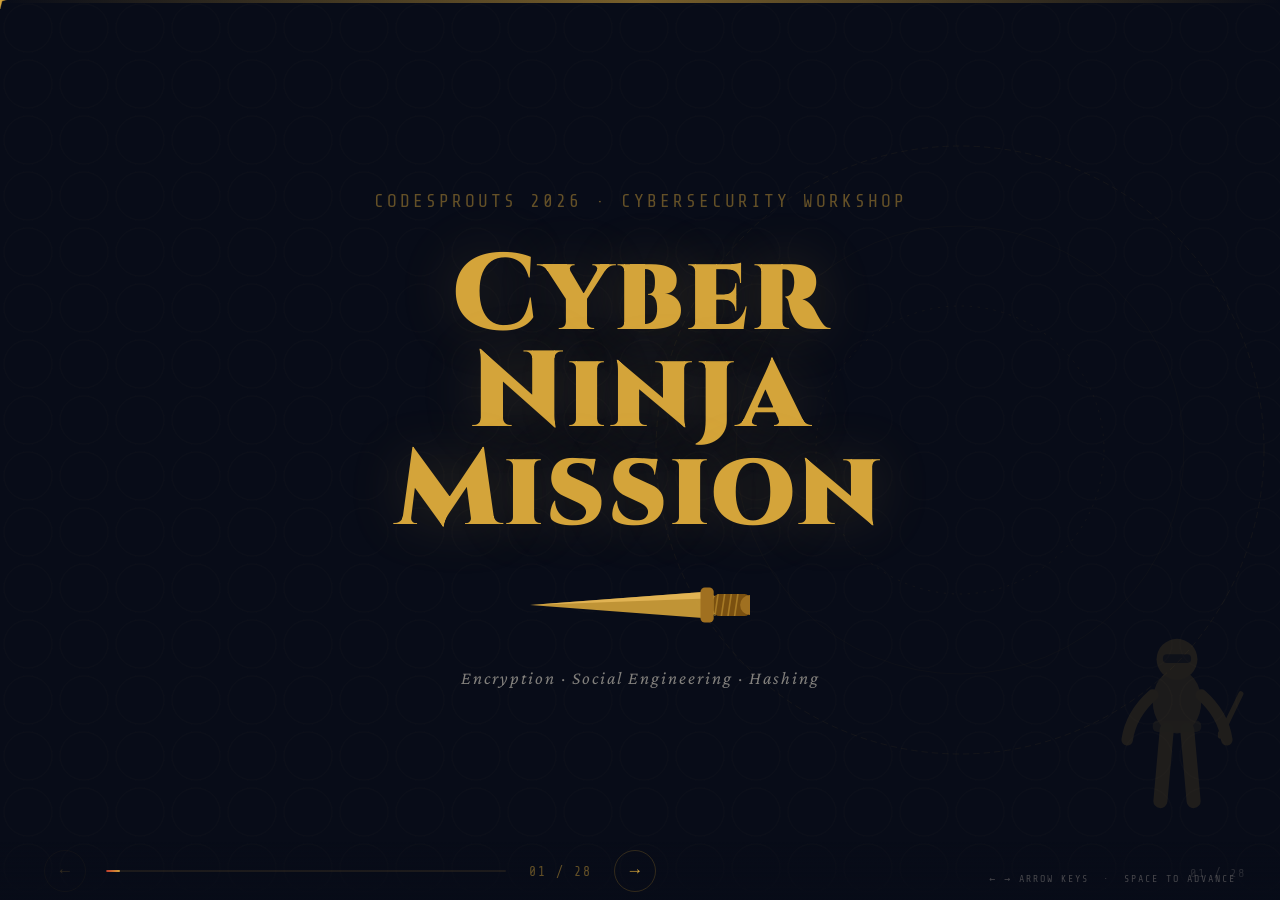
==== cyber_ninja_mission.html @ 3560a3ff "Added presentation. TODO: minor format fixes" ====
<!DOCTYPE html>
<html lang="en">
<head>
<meta charset="UTF-8">
<meta name="viewport" content="width=device-width, initial-scale=1.0">
<title>Cyber Ninja Mission — CodeSprouts 2026</title>
<link href="https://fonts.googleapis.com/css2?family=Cinzel:wght@400;700;900&family=Crimson+Pro:ital,wght@0,300;0,400;0,600;1,300;1,400&family=Share+Tech+Mono&display=swap" rel="stylesheet">
<style>
*,*::before,*::after{box-sizing:border-box;margin:0;padding:0}
:root{
  --bg:#080c18;--bg2:#0a0f1e;--bg3:#0f1830;--mission-bg:#0a1020;
  --border:rgba(200,150,42,.22);--gold:#d4a43a;--gold-lt:#f0c060;
  --gold-dim:rgba(212,164,58,.45);--red:#c0392b;--red-lt:#e05548;
  --red-dim:rgba(192,57,43,.35);--text:#e8e0d0;
  --text-dim:rgba(232,224,208,.55);--text-faint:rgba(232,224,208,.28);
  --mono:'Share Tech Mono',monospace;--serif:'Crimson Pro',Georgia,serif;
  --display:'Cinzel',serif;
}
html,body{width:100%;height:100%;overflow:hidden;background:var(--bg);font-family:var(--serif);color:var(--text);cursor:none}
#cursor{position:fixed;pointer-events:none;z-index:9999;width:22px;height:22px;top:0;left:0;transform:translate(-50%,-50%)}
#deck{position:fixed;inset:0}
.slide{position:absolute;inset:0;width:100%;height:100%;display:flex;flex-direction:column;padding:50px 80px 70px;opacity:0;pointer-events:none;transition:opacity .55s ease,transform .55s ease;transform:translateX(50px);overflow:hidden;background:var(--bg)}
.slide::before{content:'';position:absolute;inset:0;z-index:0;background-image:url("data:image/svg+xml,%3Csvg width='56' height='56' viewBox='0 0 56 56' xmlns='http://www.w3.org/2000/svg'%3E%3Cellipse cx='28' cy='28' rx='24' ry='24' fill='none' stroke='%23d4a43a' stroke-width='0.4' stroke-opacity='0.06'/%3E%3C/svg%3E");pointer-events:none}
.slide::after{content:'';position:absolute;top:0;left:0;right:0;height:3px;background:linear-gradient(90deg,transparent,var(--gold),transparent);opacity:.55;z-index:2}
.slide.active{opacity:1;pointer-events:all;transform:translateX(0)}
.slide.exit{opacity:0;transform:translateX(-50px)}
.slide>*{position:relative;z-index:1}
.ninja-wm{position:absolute;right:28px;bottom:58px;z-index:0;pointer-events:none;opacity:.11}
.sn{position:absolute;bottom:20px;right:34px;font-family:var(--mono);font-size:12px;color:var(--text-faint);letter-spacing:2px;z-index:3}
.eyebrow{font-family:var(--mono);font-size:13px;letter-spacing:4px;text-transform:uppercase;color:var(--gold-dim);margin-bottom:16px}
.t-display{font-family:var(--display);font-weight:900;color:var(--gold);line-height:1.0;letter-spacing:.03em;text-shadow:0 0 60px rgba(212,164,58,.2)}
.t-section{font-family:var(--display);font-weight:700;font-size:62px;color:var(--gold);line-height:1.1;letter-spacing:.025em}
.t-slide{font-family:var(--display);font-weight:700;font-size:48px;color:var(--gold-lt);line-height:1.2;margin-bottom:26px;letter-spacing:.02em}
.t-number{font-family:var(--display);font-weight:900;font-size:160px;color:transparent;-webkit-text-stroke:1px var(--gold-dim);line-height:1;user-select:none;position:absolute;right:60px;top:30px;pointer-events:none;z-index:0}
p,li{font-size:22px;line-height:1.65;color:var(--text)}
.lead{font-size:26px;font-style:italic;line-height:1.6}
.dim{color:var(--text-dim)}.sm{font-size:18px}
.hl{color:var(--gold-lt);font-weight:600}.hlr{color:var(--red-lt);font-weight:600}
.mono-tag{font-family:var(--mono);font-size:.85em;background:rgba(212,164,58,.12);border:1px solid var(--border);padding:2px 8px;border-radius:4px;color:var(--gold-lt)}
.rule{height:1px;border:none;background:linear-gradient(90deg,transparent,var(--gold-dim),transparent);margin:20px 0}
.blist{list-style:none;display:flex;flex-direction:column;gap:14px}
.blist li{padding-left:30px;position:relative}
.blist li::before{content:'—';position:absolute;left:0;color:var(--gold);font-weight:700}
.blist li.sub{font-size:20px;color:var(--text-dim);padding-left:52px}
.blist li.sub::before{content:'·';left:30px;color:var(--gold-dim)}
.card{background:var(--bg3);border:1px solid var(--border);border-radius:10px;padding:28px 30px;transition:border-color .2s,background .2s}
.card:hover{border-color:var(--gold-dim);background:rgba(212,164,58,.04)}
.card h3{font-family:var(--display);font-size:19px;color:var(--gold);text-transform:uppercase;letter-spacing:.08em;margin-bottom:10px}
.card p{font-size:21px;color:var(--text-dim);line-height:1.6}
.cols2{display:grid;grid-template-columns:1fr 1fr;gap:22px;flex:1;align-items:start}
.cols3{display:grid;grid-template-columns:1fr 1fr 1fr;gap:18px;flex:1;align-items:start}
.duty-col{display:flex;flex-direction:column;align-items:center;text-align:center;gap:14px;padding:10px 0}
.duty-col .icon{font-size:56px;display:block}
.duty-col h3{font-family:var(--display);font-size:22px;color:var(--gold);text-transform:uppercase;letter-spacing:.07em;line-height:1.3}
.duty-col p{font-size:19px;color:var(--text-dim);max-width:280px}
.mission{background:var(--mission-bg);border:1px solid var(--border);border-top:2px solid var(--gold);border-radius:10px;padding:32px 36px;flex:1;display:flex;flex-direction:column;gap:18px}
.mission-step{display:flex;gap:18px;align-items:flex-start}
.mission-step .num{font-family:var(--mono);font-size:14px;color:var(--gold);letter-spacing:1px;min-width:30px;padding-top:4px}
.mission-step span{font-size:23px;line-height:1.55}
.good-luck{font-family:var(--display);font-size:28px;color:var(--gold);text-align:center;letter-spacing:.1em;margin-top:4px}
.term{background:#040908;border:1px solid rgba(212,164,58,.2);border-radius:8px;padding:22px 26px;font-family:var(--mono);font-size:15px;line-height:1.75;color:#a8c890;overflow:auto;flex:1;position:relative}
.term::before{content:'● TRANSMISSION  ✓ DECODED';display:block;color:rgba(212,164,58,.4);font-size:10px;letter-spacing:3px;margin-bottom:14px;padding-bottom:12px;border-bottom:1px solid rgba(212,164,58,.1)}
.term .tg{color:var(--gold-lt)}.term .tr{color:var(--red-lt)}
.scanline{position:absolute;top:0;left:0;right:0;height:2px;background:rgba(168,200,144,.1);animation:scan 5s linear infinite;pointer-events:none}
@keyframes scan{from{transform:translateY(0)}to{transform:translateY(100vh)}}
.cipher-wrap{display:flex;flex-direction:column;gap:5px}
.cipher-row{display:flex;gap:3px}
.c-cell{width:37px;height:37px;display:flex;align-items:center;justify-content:center;font-family:var(--mono);font-size:12px;font-weight:700;border-radius:5px;transition:all .2s}
.c-plain{background:rgba(212,164,58,.12);color:var(--gold-lt);border:1px solid rgba(212,164,58,.25)}
.c-encoded{background:rgba(192,57,43,.18);color:#f0a090;border:1px solid rgba(192,57,43,.3)}
.c-kw{background:rgba(46,160,80,.2);color:#80d890;border:1px solid rgba(46,160,80,.35)}
.c-cell.lit{transform:scale(1.18);z-index:2;background:var(--gold)!important;color:var(--bg)!important;border-color:var(--gold)!important;box-shadow:0 0 14px rgba(212,164,58,.5)}
.irow{display:flex;gap:10px;align-items:center;margin:12px 0}
.iinput{background:var(--bg3);border:1px solid var(--border);border-radius:6px;padding:11px 16px;color:var(--gold-lt);font-family:var(--mono);font-size:19px;letter-spacing:2px;text-transform:uppercase;outline:none;width:250px;transition:border-color .2s}
.iinput:focus{border-color:var(--gold)}
.ibtn{background:rgba(212,164,58,.14);border:1px solid var(--border);border-radius:6px;padding:11px 22px;color:var(--gold);font-family:var(--mono);font-size:14px;letter-spacing:2px;cursor:none;transition:all .2s;white-space:nowrap}
.ibtn:hover{background:rgba(212,164,58,.28);border-color:var(--gold)}
.iresult{font-family:var(--mono);font-size:22px;font-weight:700;color:#80d890;letter-spacing:3px;min-height:30px}
.hrow{display:flex;gap:12px;flex-wrap:wrap;margin-top:10px}
.hbox{background:var(--bg3);border:1px solid var(--border);border-radius:7px;padding:12px 20px;font-family:var(--mono);font-size:17px}
.hbox label{color:var(--gold-dim);font-size:11px;display:block;letter-spacing:1px;margin-bottom:3px}
.hbox span{color:#80d890}
.hflow{display:flex;align-items:center;gap:14px;margin:12px 0;flex-wrap:wrap}
.hf-box{background:var(--bg3);border:1px solid var(--border);border-radius:7px;padding:14px 22px;font-family:var(--mono);font-size:18px;color:var(--gold-lt);text-align:center}
.hf-fn{border-color:rgba(100,120,200,.3);color:var(--text-dim);cursor:none;transition:all .25s}
.hf-fn:hover{background:rgba(100,120,200,.15);border-color:rgba(100,120,200,.6);color:var(--text)}
.hf-out{border-color:var(--red-dim);transition:opacity .5s}
.hf-out span{color:var(--red-lt)}
.hf-arrow{color:var(--gold-dim);font-size:26px}
.phish-grid{display:grid;grid-template-columns:1fr 1fr;gap:14px;flex:1}
.phish-item{display:flex;gap:16px;align-items:center;background:var(--bg3);border:1px solid var(--border);border-radius:10px;padding:20px 24px;min-height:100px;transition:border-color .2s}
.phish-item:hover{border-color:var(--gold-dim)}
.phish-n{font-family:var(--display);font-size:30px;font-weight:700;color:var(--gold);min-width:38px;line-height:1}
.phish-lbl{font-family:var(--display);font-size:15px;text-transform:uppercase;letter-spacing:.08em;color:var(--gold-lt);margin-bottom:5px}
.phish-desc{font-size:18px;color:var(--text-dim);line-height:1.5}
.qopts{display:flex;flex-direction:column;gap:9px;margin-top:12px}
.qopt{background:var(--bg3);border:1px solid var(--border);border-radius:8px;padding:14px 24px;font-size:21px;color:var(--text);cursor:none;transition:all .2s;text-align:left;width:100%;font-family:var(--serif)}
.qopt:hover{border-color:var(--gold-dim);background:rgba(212,164,58,.07)}
.qopt:disabled{cursor:none}
.qopt.correct{border-color:#56d364;background:rgba(46,160,67,.15);color:#56d364}
.qopt.wrong{border-color:var(--red-lt);background:rgba(192,57,43,.12);color:var(--red-lt)}
.qfb{font-family:var(--mono);font-size:15px;margin-top:9px;min-height:22px;letter-spacing:1px}
.bg-kanji{position:absolute;pointer-events:none;user-select:none;font-family:serif;font-size:320px;line-height:1;color:var(--gold);opacity:.03;right:-20px;bottom:-50px;z-index:0}
.end-glow{position:absolute;border-radius:50%;background:radial-gradient(circle,rgba(212,164,58,.12) 0%,transparent 70%);pointer-events:none;z-index:0;animation:gpulse 3.5s ease-in-out infinite}
@keyframes gpulse{0%,100%{opacity:.5}50%{opacity:1}}
@keyframes fade-up{from{opacity:0;transform:translateY(18px)}to{opacity:1;transform:translateY(0)}}
.slide.active .ani{animation:fade-up .45s ease both}
.slide.active .ani:nth-child(1){animation-delay:.04s}
.slide.active .ani:nth-child(2){animation-delay:.12s}
.slide.active .ani:nth-child(3){animation-delay:.20s}
.slide.active .ani:nth-child(4){animation-delay:.28s}
.slide.active .ani:nth-child(5){animation-delay:.36s}
.slide.active .ani:nth-child(6){animation-delay:.44s}
.slide.active .ani:nth-child(7){animation-delay:.52s}
.fc-box{background:var(--bg3);border:2px solid var(--border);border-radius:10px;padding:18px 24px;font-family:var(--mono);font-size:17px;color:var(--gold-lt);text-align:center;cursor:none;transition:all .25s;min-width:190px;line-height:1.4}
.fc-box:hover{border-color:var(--gold);background:rgba(212,164,58,.1);transform:translateY(-3px);box-shadow:0 6px 20px rgba(212,164,58,.2)}
.fc-box.active-step{border-color:var(--gold-lt);background:rgba(212,164,58,.18);box-shadow:0 0 20px rgba(212,164,58,.35)}
.fc-box.done-step{border-color:#56d364;background:rgba(46,160,67,.12);color:#80d890}
.fc-arrow{font-size:28px;color:var(--gold-dim);padding:0 4px;flex-shrink:0}
.fc-num{display:block;font-size:11px;color:var(--gold-dim);letter-spacing:2px;margin-bottom:6px}
.fc-detail{display:none;font-size:14px;color:var(--text-dim);margin-top:8px;line-height:1.5;border-top:1px solid var(--border);padding-top:8px}
.fc-box.active-step .fc-detail{display:block}
#nav{position:fixed;bottom:0;left:0;right:0;height:58px;z-index:100;display:flex;align-items:center;padding:0 44px;gap:20px;background:linear-gradient(transparent,rgba(8,12,24,.96))}
.nbtn{width:42px;height:42px;border-radius:50%;background:transparent;border:1px solid var(--border);color:var(--gold);font-size:17px;cursor:none;display:flex;align-items:center;justify-content:center;transition:all .2s;outline:none}
.nbtn:hover{background:rgba(212,164,58,.12);border-color:var(--gold)}
.nbtn:disabled{opacity:.2;pointer-events:none}
#pbar{flex:1;height:2px;background:rgba(212,164,58,.1);border-radius:2px;overflow:hidden;max-width:400px}
#pfill{height:100%;background:linear-gradient(90deg,var(--red),var(--gold));border-radius:2px;transition:width .4s ease}
#counter{font-family:var(--mono);font-size:13px;color:var(--gold-dim);letter-spacing:2px;min-width:68px;text-align:center}
#hint{position:fixed;bottom:16px;right:44px;font-family:var(--mono);font-size:10px;color:var(--text-faint);letter-spacing:2px;pointer-events:none;z-index:101}
</style>
</head>
<body>
<div id="cursor"><svg viewBox="0 0 22 22" fill="none"><path d="M4 2 L11 20 L13 12 L20 10 Z" fill="#d4a43a" stroke="#d4a43a" stroke-width=".4"/></svg></div>

<svg width="0" height="0" style="position:absolute">
<defs>
<symbol id="nw" viewBox="0 0 100 180">
  <ellipse cx="50" cy="70" rx="19" ry="25" fill="currentColor" opacity=".9"/>
  <circle cx="50" cy="37" r="16" fill="currentColor"/>
  <rect x="39" y="33" width="22" height="7" rx="3" fill="#080c18" opacity=".7"/>
  <path d="M31 65 Q14 80 11 100" stroke="currentColor" stroke-width="9" stroke-linecap="round" fill="none"/>
  <path d="M69 65 Q86 80 89 100" stroke="currentColor" stroke-width="9" stroke-linecap="round" fill="none"/>
  <line x1="85" y1="95" x2="100" y2="64" stroke="currentColor" stroke-width="4" stroke-linecap="round"/>
  <rect x="82" y="93" width="9" height="6" rx="2" fill="currentColor"/>
  <path d="M42 92 L37 148" stroke="currentColor" stroke-width="11" stroke-linecap="round" fill="none"/>
  <path d="M58 92 L63 148" stroke="currentColor" stroke-width="11" stroke-linecap="round" fill="none"/>
  <rect x="31" y="85" width="38" height="9" rx="4" fill="currentColor" opacity=".6"/>
</symbol>
<symbol id="blade" viewBox="0 0 200 60">
  <polygon points="0,30 160,18 185,30 160,42" fill="#d4a43a" opacity=".9"/>
  <polygon points="0,30 160,18 160,24" fill="#f0c060" opacity=".7"/>
  <rect x="155" y="14" width="12" height="32" rx="4" fill="#a07020"/>
  <rect x="167" y="20" width="33" height="20" rx="5" fill="#7a5010"/>
  <line x1="171" y1="20" x2="168" y2="40" stroke="#d4a43a" stroke-width="1.5" opacity=".5"/>
  <line x1="177" y1="20" x2="174" y2="40" stroke="#d4a43a" stroke-width="1.5" opacity=".5"/>
  <line x1="183" y1="20" x2="180" y2="40" stroke="#d4a43a" stroke-width="1.5" opacity=".5"/>
  <line x1="189" y1="20" x2="186" y2="40" stroke="#d4a43a" stroke-width="1.5" opacity=".5"/>
  <circle cx="200" cy="30" r="9" fill="#a07020"/>
</symbol>
</defs>
</svg>

<div id="deck">

<!-- P01 TITLE -->
<div class="slide active" data-i="0">
  <svg style="position:absolute;inset:0;width:100%;height:100%;opacity:.07;pointer-events:none;z-index:0" viewBox="0 0 1600 900">
    <circle cx="1200" cy="450" r="380" fill="none" stroke="#d4a43a" stroke-width="1" stroke-dasharray="8 5"/>
    <circle cx="1200" cy="450" r="280" fill="none" stroke="#d4a43a" stroke-width=".5"/>
    <circle cx="1200" cy="450" r="180" fill="none" stroke="#d4a43a" stroke-width="1" stroke-dasharray="3 7"/>
  </svg>
  <svg class="ninja-wm" width="150" height="230"><use href="#nw" width="150" height="230" color="#d4a43a"/></svg>
  <div style="display:flex;flex-direction:column;justify-content:center;align-items:center;height:100%;gap:16px;text-align:center">
    <p class="eyebrow ani" style="font-size:18px;letter-spacing:3px">CodeSprouts 2026 · Cybersecurity Workshop</p>
    <h1 class="t-display ani" style="font-size:108px;line-height:.9">Cyber<br>Ninja<br>Mission</h1>
    <div class="ani" style="margin:16px 0 10px;display:flex;justify-content:center">
      <svg width="220" height="66" viewBox="0 0 200 60"><use href="#blade" width="200" height="60"/></svg>
    </div>
    <p class="ani dim sm" style="font-style:italic;letter-spacing:2px">Encryption · Social Engineering · Hashing</p>
  </div>
  <div class="sn">01 / 28</div>
</div>

<!-- P02 SOMETHING IS AMISS -->
<div class="slide" data-i="1">
  <div class="t-number" style="opacity:.07">白</div>
  <div class="end-glow" style="width:550px;height:550px;top:50%;left:45%;transform:translate(-50%,-50%)"></div>
  <svg class="ninja-wm" width="150" height="230"><use href="#nw" width="150" height="230" color="#d4a43a"/></svg>
  <div style="display:flex;flex-direction:column;justify-content:center;height:100%;gap:20px">
    <h2 class="t-section ani" style="font-size:68px">Something is Amiss<br>in White Lotus Village</h2>
    <p class="lead ani dim" style="font-size:31px">The mission begins…</p>
  </div>
  <div class="sn">02 / 28</div>
</div>

<!-- P03 BACKSTORY -->
<div class="slide" data-i="2">
  <div class="bg-kanji">龍</div>
  <svg class="ninja-wm" width="140" height="215"><use href="#nw" width="140" height="215" color="#d4a43a"/></svg>
  <h2 class="t-slide ani">There is tension in the air…</h2>
  <div style="display:flex;flex-direction:column;gap:22px;flex:1;justify-content:center">
    <p class="ani">The <span class="hl">White Lotus clan</span>, the ninja group of justice, has just received some concerning intel:</p>
    <p class="ani">The evil <span class="hlr">Shadow Claw clan</span> is scheming to steal <span class="hl">The Dragon Scroll</span> from one of the White Lotus vaults.</p>
    <p class="ani dim" style="font-size:20px">The Dragon Scroll contains directions to the <em>Fountain of Eternal Youth</em> — entrusted to White Lotus because anyone else would misuse it.</p>
    <p class="ani">To foil these evil schemes, White Lotus has a ninja working undercover in Shadow Claw: <span class="hl">Ghost Needle</span>.</p>
  </div>
  <div class="sn">03 / 28</div>
</div>

<!-- P04 YOU ARE GHOST NEEDLE -->
<div class="slide" data-i="3">
  <div class="end-glow" style="width:650px;height:650px;top:50%;left:50%;transform:translate(-50%,-50%)"></div>
  <svg class="ninja-wm" width="155" height="235" style="opacity:.13"><use href="#nw" width="155" height="235" color="#d4a43a"/></svg>
  <div style="display:flex;flex-direction:column;align-items:center;justify-content:center;height:100%;gap:20px;text-align:center">
    <h2 class="t-section ani" style="font-size:72px">You are<br><span style="color:var(--gold-lt)">Ghost Needle.</span></h2>
    <hr class="rule ani" style="width:240px">
    <p class="lead ani dim" style="font-size:33px">The safety of the Dragon Scroll<br>is in your hands.</p>
  </div>
  <div class="sn">04 / 28</div>
</div>

<!-- P05 DUTIES x3 — icons + text, no boxes, centered -->
<div class="slide" data-i="4">
  <svg class="ninja-wm" width="140" height="215"><use href="#nw" width="140" height="215" color="#d4a43a"/></svg>
  <h2 class="t-slide ani">Your Duties</h2>
  <div class="cols3" style="flex:1;align-items:center">
    <div class="duty-col ani">
      <div style="width:90px;height:90px;border-radius:50%;background:rgba(192,57,43,.25);border:2px solid rgba(192,57,43,.5);display:flex;align-items:center;justify-content:center;font-size:44px;margin-bottom:6px">📡</div>
      <h3>Watch for White Lotus</h3>
      <p>Stay alert for encrypted messages from headquarters</p>
    </div>
    <div class="duty-col ani">
      <div style="width:90px;height:90px;border-radius:50%;background:rgba(192,57,43,.25);border:2px solid rgba(192,57,43,.5);display:flex;align-items:center;justify-content:center;font-size:44px;margin-bottom:6px">🏯</div>
      <h3>Protect the Dragon Scroll</h3>
      <p>Keep Yang Vault location secret at all costs</p>
    </div>
    <div class="duty-col ani">
      <div style="width:90px;height:90px;border-radius:50%;background:rgba(192,57,43,.25);border:2px solid rgba(192,57,43,.5);display:flex;align-items:center;justify-content:center;font-size:44px;margin-bottom:6px">📜</div>
      <h3>Give Shadow Claw a Fake Scroll</h3>
      <p>Plant a forgery and lead them astray</p>
    </div>
  </div>
  <div class="sn">05 / 28</div>
</div>

<!-- P06 SECTION 01 — non-header +10pt -->
<div class="slide" data-i="5">
  <div class="t-number">01</div>
  <svg class="ninja-wm" width="150" height="230"><use href="#nw" width="150" height="230" color="#d4a43a"/></svg>
  <div style="display:flex;flex-direction:column;justify-content:center;height:100%;gap:18px">
    <p class="eyebrow ani" style="font-size:23px">Chapter One</p>
    <h2 class="t-section ani">Ghost Needle's<br>Secret Briefing</h2>
    <p class="lead ani dim" style="font-size:36px">A message arrives… but something's wrong</p>
  </div>
  <div class="sn">06 / 28</div>
</div>

<!-- P07 ENCRYPTED MESSAGE — bottom text +10pt -->
<div class="slide" data-i="6">
  <svg class="ninja-wm" width="130" height="200" style="bottom:72px"><use href="#nw" width="130" height="200" color="#d4a43a"/></svg>
  <div style="display:flex;justify-content:space-between;align-items:baseline;margin-bottom:12px">
    <h2 class="t-slide ani" style="margin-bottom:0;font-size:34px">You receive a message from White Lotus…</h2>
    <span class="ani" style="font-family:var(--mono);font-size:12px;color:var(--gold-dim);letter-spacing:2px">INCOMING</span>
  </div>
  <div class="term ani" style="flex:1">
    <div class="scanline"></div>
    ENJPQ GIIRDI, <span class="tg">QNAP AP WNAQI DJQTP.</span> IXIUTQI JORIO ZIOJ JG QNI KJTOQIIGQN.<br><br>
    PNSRJW UDSW NSP UJGKAOFIR LDSGP QJ OSAR YSGE VSTDQ. YJTO BJH: RJ GJQ DIQ QNIF OISUN AQ.<br><br>
    OIRAOIUQ QNI PMTSR QJ YAG VSTDQ SQ <span class="tg">13</span> LSDI FJJG SDDIY, PIUQJO 2, ISPQ RAPQOAUQ, EOAR OIK <span class="tg">84-M.</span><br><br>
    <span class="tr">QOTPQ ZIOJ LIJLDI AGPARI PNSRJW UDSW.</span> QNI ROSEJG PUOJDD FTPQ OIFSAG AG YSGE VSTDQ.<br><br>
    <span class="tg">WNAQI DJQTP JTQ.</span>
  </div>
  <p class="ani" style="margin-top:14px;font-size:31px;color:var(--gold-lt)">…but these words don't seem to have any immediate meaning!</p>
  <div class="sn">07 / 28</div>
</div>

<!-- P08 ENCRYPTION CONCEPT — renamed + bigger boxes +10pt -->
<div class="slide" data-i="7">
  <svg class="ninja-wm" width="140" height="215"><use href="#nw" width="140" height="215" color="#d4a43a"/></svg>
  <h2 class="t-slide ani">Encryption</h2>
  <div class="cols2" style="flex:1;gap:24px">
    <div style="display:flex;flex-direction:column;gap:20px">
      <div class="card ani" style="padding:34px 34px;flex:1"><h3 style="font-size:22px">What is Encryption?</h3><p style="font-size:24px">Encryption creates a <span class="hl">secret language</span> from normal text so only authorised people can read it.</p></div>
      <div class="card ani" style="padding:34px 34px;flex:1"><h3 style="font-size:22px">What Can Encryption Do?</h3><p style="font-size:24px">Replace one word with another, swap sentences… and so on.</p></div>
    </div>
    <div style="display:flex;flex-direction:column;gap:20px">
      <div class="card ani" style="padding:34px 34px;flex:1"><h3 style="font-size:22px">What is a Cipher?</h3><p style="font-size:24px">A <span class="hl">cipher</span> rearranges or substitutes letters and digits to disguise the message.</p></div>
      <div class="card ani" style="padding:34px 34px;flex:1;border-color:var(--red-dim);background:rgba(192,57,43,.08)"><h3 style="font-size:22px;color:var(--red-lt)">Key Insight</h3><p style="font-size:24px">White Lotus sent you a <strong>secret, encrypted message!</strong> You need to crack it.</p></div>
    </div>
  </div>
  <div class="sn">08 / 28</div>
</div>

<!-- P09 HOW TO READ — interactive flowchart -->
<div class="slide" data-i="8">
  <svg class="ninja-wm" width="130" height="200" style="bottom:72px"><use href="#nw" width="130" height="200" color="#d4a43a"/></svg>
  <h2 class="t-slide ani">Let's learn how to read this encryption!</h2>
  <div style="flex:1;display:flex;flex-direction:column;gap:14px;overflow:hidden">
    <p class="ani" style="font-size:20px;color:var(--text-dim)">There are many ways to encrypt a message. This one is a <span class="hl">keyword substitution cipher</span>. Click each step:</p>
    <div style="display:flex;align-items:center;gap:0;flex-wrap:wrap;justify-content:center" class="ani">
      <div class="fc-box" id="fc1" onclick="fcClick(1)" style="min-width:220px;font-size:18px"><span class="fc-num">STEP 1</span>Write down the alphabet<div class="fc-detail">A B C D E F G H I J K L M N O P Q R S T U V W X Y Z</div></div>
      <div class="fc-arrow">→</div>
      <div class="fc-box" id="fc2" onclick="fcClick(2)" style="min-width:240px;font-size:18px"><span class="fc-num">STEP 2</span>Write keyword below<br><span style="font-size:14px;color:var(--text-dim)">(omit duplicate letters)</span><div class="fc-detail" style="color:#80d890">Keyword: KEYWORD<br>K E Y W O R D A B C F…</div></div>
      <div class="fc-arrow">→</div>
      <div class="fc-box" id="fc3" onclick="fcClick(3)" style="min-width:240px;font-size:18px"><span class="fc-num">STEP 3</span>Fill remaining unused letters<div class="fc-detail">Continue with all letters not already in the keyword row.</div></div>
    </div>
    <div class="ani">
      <p style="font-family:var(--mono);font-size:12px;letter-spacing:2px;color:var(--gold-dim);margin-bottom:8px">FULL CIPHER TABLE (keyword: KEYWORD):</p>
      <div id="cipherDemo" class="cipher-wrap"></div>
    </div>
  </div>
  <div class="sn">09 / 28</div>
</div>

<!-- P10 INTERACTIVE CIPHER +10pt -->
<div class="slide" data-i="9">
  <svg class="ninja-wm" width="140" height="215"><use href="#nw" width="140" height="215" color="#d4a43a"/></svg>
  <h2 class="t-slide ani">Try it — Encrypt Your Own Word!</h2>
  <div class="ani" style="margin-bottom:12px">
    <p style="font-size:31px;margin-bottom:12px">Using keyword <span class="mono-tag">KEYWORD</span>, encrypt any word:</p>
    <div class="irow">
      <input class="iinput" id="encInp" maxlength="12" placeholder="TYPE A WORD" spellcheck="false">
      <button class="ibtn" onclick="doEncrypt()">ENCRYPT ↯</button>
      <button class="ibtn" style="opacity:.55" onclick="clearEnc()">CLEAR</button>
    </div>
    <div class="iresult" id="encOut"></div>
  </div>
  <div class="ani" style="flex:1;overflow:hidden">
    <div id="cipherLive" class="cipher-wrap" style="transform:scale(.96);transform-origin:top left"></div>
  </div>
  <p class="ani dim sm" style="margin-top:8px;font-size:19px">Matching cells highlight gold. Try: <span class="mono-tag">NINJA</span> → <span class="mono-tag">IBICK</span></p>
  <div class="sn">10 / 28</div>
</div>

<!-- P11 MISSION 1 — darker bg +10pt -->
<div class="slide" data-i="10" style="background:#050c16">
  <div class="bg-kanji">任</div>
  <svg class="ninja-wm" width="148" height="225"><use href="#nw" width="148" height="225" color="#d4a43a"/></svg>
  <h2 class="t-slide ani">Your Mission</h2>
  <div class="mission" style="background:#030810">
    <div class="mission-step ani"><span class="num">01.</span><span style="font-size:25px">Click on the challenge link.</span></div>
    <div class="mission-step ani"><span class="num">02.</span><span style="font-size:25px"><strong>Decrypt the message</strong> using all the information available to you.</span></div>
    <div class="mission-step ani"><span class="num">03.</span><span style="font-size:25px">If you feel stuck or confused, ask us for help!</span></div>
    <div class="mission-step ani"><span class="num">04.</span><span style="font-size:25px">Once you successfully submit, you will receive a flag. <strong>Copy-paste it into the textbox.</strong></span></div>
    <hr class="rule" style="margin:8px 0;opacity:.35">
    <div class="good-luck ani">Good luck, Ghost Needle!</div>
  </div>
  <div class="sn">11 / 28</div>
</div>

<!-- P12 SECTION 02 +10pt -->
<div class="slide" data-i="11">
  <div class="t-number">02</div>
  <svg class="ninja-wm" width="150" height="230"><use href="#nw" width="150" height="230" color="#d4a43a"/></svg>
  <div style="display:flex;flex-direction:column;justify-content:center;height:100%;gap:18px">
    <p class="eyebrow ani" style="font-size:23px">Chapter Two</p>
    <h2 class="t-section ani">Red Fang, Raiders,<br>and a Wild Goose Chase</h2>
    <p class="lead ani dim" style="font-size:36px">Time to play pretend…</p>
  </div>
  <div class="sn">12 / 28</div>
</div>

<!-- P13 DECRYPTED MESSAGE +10pt -->
<div class="slide" data-i="12">
  <svg class="ninja-wm" width="130" height="200" style="bottom:72px"><use href="#nw" width="130" height="200" color="#d4a43a"/></svg>
  <div style="display:flex;justify-content:space-between;align-items:baseline;margin-bottom:12px">
    <h2 class="t-slide ani" style="margin-bottom:0;font-size:40px">Your next instructions are clear…</h2>
    <span class="ani" style="font-family:var(--mono);font-size:14px;color:#80d890;letter-spacing:2px">✓ DECRYPTED</span>
  </div>
  <div class="term ani" style="flex:1;font-size:16px">
    <div class="scanline"></div>
    <span class="tg">GHOST NEEDLE, THIS IS WHITE LOTUS.</span> EXECUTE ORDER ZERO ON THE FOURTEENTH.<br><br>
    SHADOW CLAW HAS CONFIRMED PLANS TO RAID <span class="tg">YANG VAULT.</span> YOUR JOB: DO NOT LET THEM REACH IT.<br><br>
    REDIRECT THE SQUAD TO <span class="tg">YIN VAULT</span> AT 13 PALE MOON ALLEY, SECTOR 2, EAST DISTRICT, GRID REF 84-Q. WE WILL PLANT A FAKE SCROLL INSIDE.<br><br>
    <span class="tr">TRUST ZERO PEOPLE INSIDE SHADOW CLAW.</span> THE DRAGON SCROLL MUST REMAIN IN YANG VAULT. <span class="tr">NO EXCEPTIONS.</span> — WHITE LOTUS OUT.
  </div>
  <p class="ani" style="margin-top:14px;font-size:31px;color:var(--gold-lt)">…send the Shadow Claw Raiders on a wild goose chase!</p>
  <div class="sn">13 / 28</div>
</div>

<!-- P14 DUTIES ch2 — no boxes, centered stacked +10pt -->
<div class="slide" data-i="13">
  <svg class="ninja-wm" width="140" height="215"><use href="#nw" width="140" height="215" color="#d4a43a"/></svg>
  <h2 class="t-slide ani">Your Duties</h2>
  <div style="flex:1;display:flex;flex-direction:column;align-items:center;justify-content:center;gap:40px">
    <div class="duty-col ani" style="max-width:620px">
      <div style="width:90px;height:90px;border-radius:50%;background:rgba(192,57,43,.25);border:2px solid rgba(192,57,43,.5);display:flex;align-items:center;justify-content:center;font-size:44px;margin-bottom:6px">🥷</div>
      <h3 style="font-size:28px">Impersonate Red Fang</h3>
      <p style="font-size:24px">Convincingly pretend to be <span class="hl">Red Fang</span>, the leader of Shadow Claw, and issue new orders to his ninjas.</p>
    </div>
    <div class="duty-col ani" style="max-width:620px">
      <div style="width:90px;height:90px;border-radius:50%;background:rgba(192,57,43,.25);border:2px solid rgba(192,57,43,.5);display:flex;align-items:center;justify-content:center;font-size:44px;margin-bottom:6px">📨</div>
      <h3 style="font-size:28px">Write the Misdirection Email</h3>
      <p style="font-size:24px">Compose an email sending Shadow Claw Ninjas to <span class="hl">Yin Vault</span> — away from the real Dragon Scroll.</p>
    </div>
  </div>
  <div class="sn">14 / 28</div>
</div>

<!-- P15 SOCIAL ENGINEERING — bigger boxes, centered, darker +10pt -->
<div class="slide" data-i="14" style="background:#060a14">
  <svg class="ninja-wm" width="140" height="215"><use href="#nw" width="140" height="215" color="#d4a43a"/></svg>
  <h2 class="t-slide ani">Social Engineering &amp; Phishing</h2>
  <div style="display:flex;flex-direction:column;gap:16px;flex:1;align-items:center">
    <div class="card ani" style="display:flex;gap:20px;align-items:flex-start;background:#090f20;padding:30px 34px;width:100%;max-width:880px">
      <span style="font-size:40px">🎭</span><div><h3 style="font-size:22px">Social Engineering</h3><p style="font-size:25px">Tricking people into doing what the attacker wants them to do.</p></div>
    </div>
    <div class="card ani" style="display:flex;gap:20px;align-items:flex-start;background:#090f20;padding:30px 34px;width:100%;max-width:880px">
      <span style="font-size:40px">🎪</span><div><h3 style="font-size:22px">Pretexting</h3><p style="font-size:25px"><span class="hl">Impersonate</span> someone trusted — a boss, a friend, an official — and create a believable fake reason.</p></div>
    </div>
    <div class="card ani" style="display:flex;gap:20px;align-items:flex-start;background:#0d0808;border-color:var(--red-dim);padding:30px 34px;width:100%;max-width:880px">
      <span style="font-size:40px">🎣</span><div><h3 style="font-size:22px;color:var(--red-lt)">Phishing</h3><p style="font-size:25px">The most common form — send a fake message that looks real, get the target to click, share, or obey.</p></div>
    </div>
  </div>
  <div class="sn">15 / 28</div>
</div>

<!-- P16 PHISHING COMPONENTS — equal boxes, darker +10pt -->
<div class="slide" data-i="15" style="background:#060a14">
  <svg class="ninja-wm" width="130" height="200" style="bottom:72px"><use href="#nw" width="130" height="200" color="#d4a43a"/></svg>
  <h2 class="t-slide ani">Typical Components of a Phishing Email</h2>
  <div style="display:grid;grid-template-columns:1fr 1fr;gap:14px;flex:1">
    <div class="phish-item ani" style="background:#090f20;min-height:110px"><span class="phish-n">1</span><div><div class="phish-lbl" style="font-size:17px">Urgent Language</div><div class="phish-desc" style="font-size:20px">"ACCOUNT COMPROMISED: UPDATE PASSWORD NOW!"</div></div></div>
    <div class="phish-item ani" style="background:#090f20;min-height:110px"><span class="phish-n">2</span><div><div class="phish-lbl" style="font-size:17px">Inconsistent Sender</div><div class="phish-desc" style="font-size:20px">alex@c<span style="color:var(--gold-lt)">0</span>mpany.com — zero instead of "o"</div></div></div>
    <div class="phish-item ani" style="background:#090f20;min-height:110px"><span class="phish-n">3</span><div><div class="phish-lbl" style="font-size:17px">Generic Greeting</div><div class="phish-desc" style="font-size:20px">"Dear User," — real companies know your name</div></div></div>
    <div class="phish-item ani" style="background:#090f20;min-height:110px"><span class="phish-n">4</span><div><div class="phish-lbl" style="font-size:17px">Spelling Mistakes</div><div class="phish-desc" style="font-size:20px">"Update <span style="color:var(--red-lt)">you're</span> password" — typos and grammar errors</div></div></div>
    <div class="phish-item ani" style="background:#090f20;min-height:110px;grid-column:1/-1"><span class="phish-n">5</span><div><div class="phish-lbl" style="font-size:17px">Shortened / Suspicious URLs</div><div class="phish-desc" style="font-size:20px">bitly.com/c0mpanyreset — hides the real destination from the victim</div></div></div>
  </div>
  <div class="sn">16 / 28</div>
</div>

<!-- P17 MISSION 2 — darker +10pt -->
<div class="slide" data-i="16" style="background:#050c16">
  <div class="bg-kanji">任</div>
  <svg class="ninja-wm" width="148" height="225"><use href="#nw" width="148" height="225" color="#d4a43a"/></svg>
  <h2 class="t-slide ani">Your Mission</h2>
  <div class="mission" style="background:#030810">
    <div class="mission-step ani"><span class="num">01.</span><span style="font-size:25px">Click on the challenge link.</span></div>
    <div class="mission-step ani"><span class="num">02.</span><span style="font-size:25px">Select the correct dropdown options to <strong>redirect Shadow Claw Ninjas</strong> to Yin Vault.</span></div>
    <div class="mission-step ani"><span class="num">03.</span><span style="font-size:25px">If you feel stuck or confused, ask us for help!</span></div>
    <div class="mission-step ani"><span class="num">04.</span><span style="font-size:25px">Once you successfully submit, you will receive a flag. <strong>Copy-paste it into the textbox.</strong></span></div>
    <hr class="rule" style="margin:8px 0;opacity:.35">
    <div class="good-luck ani">Good luck, Ghost Needle!</div>
  </div>
  <div class="sn">17 / 28</div>
</div>

<!-- P18 SECTION 03 +10pt -->
<div class="slide" data-i="17">
  <div class="t-number">03</div>
  <svg class="ninja-wm" width="150" height="230"><use href="#nw" width="150" height="230" color="#d4a43a"/></svg>
  <div style="display:flex;flex-direction:column;justify-content:center;height:100%;gap:18px">
    <p class="eyebrow ani" style="font-size:23px">Chapter Three</p>
    <h2 class="t-section ani">Fountain of Youth<br>or Fountain of Tooth?</h2>
    <p class="lead ani dim" style="font-size:36px">Forge the scroll — but don't get caught</p>
  </div>
  <div class="sn">18 / 28</div>
</div>

<!-- P19 BUT NOW WHAT +10pt -->
<div class="slide" data-i="18">
  <div class="bg-kanji">偽</div>
  <svg class="ninja-wm" width="140" height="215"><use href="#nw" width="140" height="215" color="#d4a43a"/></svg>
  <div style="display:flex;flex-direction:column;justify-content:center;height:100%;gap:24px">
    <p class="lead ani" style="font-size:36px">You've redirected the Shadow Claw ninjas to the Yin Vault…</p>
    <h2 class="t-section ani" style="font-size:68px;color:var(--text)">But now what?</h2>
    <p class="lead ani" style="font-size:36px">The Dragon Scroll contains the address to the <span class="hl">Fountain of Youth.</span></p>
    <p class="lead ani" style="font-size:32px;color:var(--gold-lt)">What if we gave the bad guys the address to the <span class="hlr">Fountain of Tooth?</span></p>
  </div>
  <div class="sn">19 / 28</div>
</div>

<!-- P20 DUTIES ch3 — no boxes, centered stacked +10pt -->
<div class="slide" data-i="19">
  <svg class="ninja-wm" width="140" height="215"><use href="#nw" width="140" height="215" color="#d4a43a"/></svg>
  <h2 class="t-slide ani">Your Duties</h2>
  <div style="flex:1;display:flex;flex-direction:column;align-items:center;justify-content:center;gap:40px">
    <div class="duty-col ani" style="max-width:620px">
      <div style="width:90px;height:90px;border-radius:50%;background:rgba(192,57,43,.25);border:2px solid rgba(192,57,43,.5);display:flex;align-items:center;justify-content:center;font-size:44px;margin-bottom:6px">✏️</div>
      <h3 style="font-size:28px">Change the Scroll Contents</h3>
      <p style="font-size:24px">Replace the <span class="hl">Fountain of Youth</span> address with the <span class="hlr">Fountain of Tooth</span> in the fake scroll.</p>
    </div>
    <div class="duty-col ani" style="max-width:620px">
      <div style="width:90px;height:90px;border-radius:50%;background:rgba(192,57,43,.25);border:2px solid rgba(192,57,43,.5);display:flex;align-items:center;justify-content:center;font-size:44px;margin-bottom:6px">🔢</div>
      <h3 style="font-size:28px">Match the Hash</h3>
      <p style="font-size:24px">The Shadow Clan checks the <span class="hl">message hash</span> to detect tampering — your fake must match!</p>
    </div>
  </div>
  <div class="sn">20 / 28</div>
</div>

<!-- P21 BUT WAIT — no 'Warning', +10pt -->
<div class="slide" data-i="20">
  <div class="end-glow" style="width:500px;height:500px;top:50%;left:55%;transform:translate(-50%,-50%)"></div>
  <svg class="ninja-wm" width="148" height="225"><use href="#nw" width="148" height="225" color="#d4a43a"/></svg>
  <div style="display:flex;flex-direction:column;justify-content:center;height:100%;gap:22px">
    <h2 class="t-section ani" style="font-size:70px">But wait…</h2>
    <hr class="rule ani" style="width:200px">
    <p class="lead ani dim" style="font-size:36px">The Shadow Clan knows if the scroll has been tampered with!</p>
    <p class="lead ani dim" style="font-size:33px">As Ghost Needle, you know they use <span class="hl">Ninjutsu</span>:<br><em>Ninja math tricks to represent text with numbers uniquely.</em></p>
  </div>
  <div class="sn">21 / 28</div>
</div>

<!-- P22 HASHING — centered, darker, hash hidden until clicked +10pt -->
<div class="slide" data-i="21" style="background:#060a14">
  <svg class="ninja-wm" width="140" height="215"><use href="#nw" width="140" height="215" color="#d4a43a"/></svg>
  <h2 class="t-slide ani">Hashing</h2>
  <div style="display:flex;flex-direction:column;gap:16px;flex:1;align-items:center">
    <div class="card ani" style="display:flex;gap:20px;align-items:flex-start;background:#090f20;padding:28px 32px;width:100%;max-width:880px">
      <span style="font-size:40px">🔨</span><div><h3 style="font-size:22px">What is Hashing?</h3><p style="font-size:25px">Converting data into a <span class="hl">short fixed value</span> — a digital fingerprint of the data.</p></div>
    </div>
    <div style="width:100%;max-width:880px" class="ani">
      <div class="hflow" style="justify-content:center">
        <div class="hf-box" style="font-size:20px;padding:16px 26px">"Apple" 🍎</div>
        <span class="hf-arrow">→</span>
        <div class="hf-box hf-fn" id="hfn1" onclick="revealHash('hfn1','hout1')" style="font-size:20px;padding:16px 26px;min-width:170px">🔀 Hash Function<br><span style="font-size:13px;color:var(--gold-dim)">(click to hash)</span></div>
        <span class="hf-arrow">→</span>
        <div class="hf-box hf-out" id="hout1" style="opacity:0;font-size:20px;padding:16px 26px"><span>7a3f2b1c</span></div>
      </div>
      <div class="hflow" style="justify-content:center">
        <div class="hf-box" style="font-size:20px;padding:16px 26px">"apple" 🍏</div>
        <span class="hf-arrow">→</span>
        <div class="hf-box hf-fn" id="hfn2" onclick="revealHash('hfn2','hout2')" style="font-size:20px;padding:16px 26px;min-width:170px">🔀 Hash Function<br><span style="font-size:13px;color:var(--gold-dim)">(click to hash)</span></div>
        <span class="hf-arrow">→</span>
        <div class="hf-box hf-out" id="hout2" style="opacity:0;font-size:20px;padding:16px 26px"><span style="color:#f97070">9c14e7a2</span></div>
      </div>
    </div>
    <div style="display:grid;grid-template-columns:1fr 1fr;gap:16px;width:100%;max-width:880px" class="ani">
      <div class="card" style="background:#090f20;padding:26px 28px"><h3 style="font-size:21px">Same Input → Same Hash</h3><p style="font-size:23px">Hash is deterministic and consistent</p></div>
      <div class="card" style="background:#090f20;padding:26px 28px"><h3 style="font-size:21px">Small Change → Different Hash</h3><p style="font-size:23px">Even one character changes everything</p></div>
    </div>
  </div>
  <div class="sn">22 / 28</div>
</div>

<!-- P23 SIMPLE HASH + interactive flowchart +10pt -->
<div class="slide" data-i="22">
  <svg class="ninja-wm" width="130" height="200" style="bottom:72px"><use href="#nw" width="130" height="200" color="#d4a43a"/></svg>
  <h2 class="t-slide ani">A Simple Hash (Ninjutsu)</h2>
  <div class="cols2" style="flex:1;align-items:start;gap:28px">
    <div>
      <ul class="blist ani" style="gap:14px">
        <li style="font-size:23px">Assign a number to each letter: <span class="mono-tag">A=1, B=2, C=3…</span></li>
        <li style="font-size:23px">Add all numeric values in the message</li>
        <li class="sub" style="font-size:21px">Shadow Clan = 19+7+1+4+15+23+3+11+1+14 = <span class="hl">98</span></li>
        <li style="font-size:23px">Divide by 100 — keep the <span class="hl">last two digits</span></li>
        <li class="sub" style="font-size:21px">98 ÷ 100 → remainder = <span class="hl">98</span> → hash is <span class="hl">98</span></li>
      </ul>
      <hr class="rule ani">
      <p style="font-family:var(--mono);font-size:13px;letter-spacing:2px;color:var(--gold-dim);margin-bottom:10px" class="ani">CLICK EACH STEP TO EXPLORE:</p>
      <div style="display:flex;align-items:center;gap:0;flex-wrap:wrap" class="ani">
        <div class="fc-box" id="hfc1" onclick="hfcClick(1)" style="min-width:150px;font-size:16px"><span class="fc-num">STEP 1</span>A→1, B→2… Z→26<div class="fc-detail">Map every letter to its position in the alphabet.</div></div>
        <div class="fc-arrow">→</div>
        <div class="fc-box" id="hfc2" onclick="hfcClick(2)" style="min-width:150px;font-size:16px"><span class="fc-num">STEP 2</span>Sum all values<div class="fc-detail">Add every number together. CAT = 3+1+20 = 24</div></div>
        <div class="fc-arrow">→</div>
        <div class="fc-box" id="hfc3" onclick="hfcClick(3)" style="min-width:150px;font-size:16px"><span class="fc-num">STEP 3</span>Sum mod 100<div class="fc-detail">Remainder when dividing by 100. CAT hash = 24</div></div>
      </div>
    </div>
    <div class="ani">
      <p class="eyebrow" style="margin-bottom:12px;font-size:15px">Try the hash calculator:</p>
      <div class="irow">
        <input class="iinput" id="hashInp" placeholder="TYPE TEXT" spellcheck="false" style="font-size:18px">
        <button class="ibtn" onclick="doHash()">HASH ↯</button>
      </div>
      <div class="hrow" id="hashOut"></div>
    </div>
  </div>
  <div class="sn">23 / 28</div>
</div>

<!-- P24 MISSION 3 — darker +10pt -->
<div class="slide" data-i="23" style="background:#050c16">
  <div class="bg-kanji">任</div>
  <svg class="ninja-wm" width="148" height="225"><use href="#nw" width="148" height="225" color="#d4a43a"/></svg>
  <h2 class="t-slide ani">Your Mission</h2>
  <div class="mission" style="background:#030810">
    <div class="mission-step ani"><span class="num">01.</span><span style="font-size:25px">Click on the challenge link.</span></div>
    <div class="mission-step ani"><span class="num">02.</span><span style="font-size:25px">Adjust the scroll to <strong>lead Shadow Claw to the Fountain of Tooth</strong> — while keeping the same hash!</span></div>
    <div class="mission-step ani"><span class="num">03.</span><span style="font-size:25px">If you feel stuck or confused, ask us for help!</span></div>
    <div class="mission-step ani"><span class="num">04.</span><span style="font-size:25px">Once you successfully submit, you will receive a flag. <strong>Copy-paste it into the textbox.</strong></span></div>
    <hr class="rule" style="margin:8px 0;opacity:.35">
    <div class="good-luck ani">Good luck, Ghost Needle!</div>
  </div>
  <div class="sn">24 / 28</div>
</div>

<!-- P25 QUIZ ENCRYPTION +10pt -->
<div class="slide" data-i="24">
  <svg class="ninja-wm" width="140" height="215"><use href="#nw" width="140" height="215" color="#d4a43a"/></svg>
  <h2 class="t-slide ani">Quick Check — Encryption</h2>
  <div class="ani">
    <p style="font-size:26px;margin-bottom:12px">What does a <span class="hl">cipher</span> do?</p>
    <div class="qopts" id="q1">
      <button class="qopt" onclick="quiz('q1',this,false)">Translates a message into another language</button>
      <button class="qopt" onclick="quiz('q1',this,true)">Substitutes or rearranges letters to disguise a message</button>
      <button class="qopt" onclick="quiz('q1',this,false)">Compresses data to make it smaller</button>
      <button class="qopt" onclick="quiz('q1',this,false)">Creates a digital fingerprint of data</button>
    </div>
    <div class="qfb" id="q1-fb"></div>
  </div>
  <hr class="rule ani">
  <div class="ani">
    <p style="font-size:26px;margin-bottom:12px">With keyword <span class="mono-tag">KEYWORD</span>, what does <span class="mono-tag">A</span> encrypt to?</p>
    <div class="qopts" id="q2">
      <button class="qopt" onclick="quiz('q2',this,false)">A</button>
      <button class="qopt" onclick="quiz('q2',this,true)">K</button>
      <button class="qopt" onclick="quiz('q2',this,false)">Z</button>
      <button class="qopt" onclick="quiz('q2',this,false)">E</button>
    </div>
    <div class="qfb" id="q2-fb"></div>
  </div>
  <div class="sn">25 / 28</div>
</div>

<!-- P26 QUIZ PHISHING+HASHING +10pt -->
<div class="slide" data-i="25">
  <svg class="ninja-wm" width="140" height="215"><use href="#nw" width="140" height="215" color="#d4a43a"/></svg>
  <h2 class="t-slide ani">Quick Check — Phishing &amp; Hashing</h2>
  <div class="ani">
    <p style="font-size:26px;margin-bottom:12px">Which is a red flag for a phishing email?</p>
    <div class="qopts" id="q3">
      <button class="qopt" onclick="quiz('q3',this,false)">The email has your full name in the greeting</button>
      <button class="qopt" onclick="quiz('q3',this,true)">The sender's email says boss@c0mpany.com (zero for 'o')</button>
      <button class="qopt" onclick="quiz('q3',this,false)">The email comes from your company's official domain</button>
    </div>
    <div class="qfb" id="q3-fb"></div>
  </div>
  <hr class="rule ani">
  <div class="ani">
    <p style="font-size:26px;margin-bottom:12px">You change one letter in a file. What happens to its hash?</p>
    <div class="qopts" id="q4">
      <button class="qopt" onclick="quiz('q4',this,false)">The hash stays exactly the same</button>
      <button class="qopt" onclick="quiz('q4',this,false)">The hash changes by just one character</button>
      <button class="qopt" onclick="quiz('q4',this,true)">The hash changes completely</button>
    </div>
    <div class="qfb" id="q4-fb"></div>
  </div>
  <div class="sn">26 / 28</div>
</div>

<!-- P27 GOOD JOB +10pt -->
<div class="slide" data-i="26">
  <div class="bg-kanji">完</div>
  <svg class="ninja-wm" width="155" height="235"><use href="#nw" width="155" height="235" color="#d4a43a"/></svg>
  <div style="display:flex;flex-direction:column;justify-content:center;height:100%;gap:24px">
    <h2 class="t-section ani" style="font-size:68px">Good job, Ghost Needle.</h2>
    <p class="lead ani" style="font-size:36px">Your work has saved the Dragon Scroll.</p>
    <hr class="rule ani" style="width:300px">
    <ul class="blist ani" style="gap:16px">
      <li style="font-size:26px">Stay safe online — the real world has Shadow Claws too</li>
      <li style="font-size:26px">Don't let the attackers get to you</li>
      <li style="font-size:26px">Protect your clan — and your data</li>
    </ul>
  </div>
  <div class="sn">27 / 28</div>
</div>

<!-- P28 THANK YOU +10pt -->
<div class="slide" data-i="27">
  <div class="end-glow" style="width:750px;height:750px;top:50%;left:50%;transform:translate(-50%,-50%)"></div>
  <svg style="position:absolute;inset:0;width:100%;height:100%;opacity:.07;pointer-events:none;z-index:0" viewBox="0 0 1600 900">
    <circle cx="800" cy="450" r="340" fill="none" stroke="#d4a43a" stroke-width="1" stroke-dasharray="10 6"/>
    <circle cx="800" cy="450" r="260" fill="none" stroke="#d4a43a" stroke-width=".5"/>
    <circle cx="800" cy="450" r="180" fill="none" stroke="#d4a43a" stroke-width="1.5"/>
    <circle cx="800" cy="450" r="100" fill="none" stroke="#d4a43a" stroke-width=".5"/>
  </svg>
  <svg class="ninja-wm" width="155" height="235" style="opacity:.1"><use href="#nw" width="155" height="235" color="#d4a43a"/></svg>
  <div style="display:flex;flex-direction:column;align-items:center;justify-content:center;height:100%;gap:22px;text-align:center">
    <p class="eyebrow ani" style="font-size:18px">CodeSprouts 2026</p>
    <h2 class="t-section ani" style="font-size:82px">Thank you,<br>hope you had fun!</h2>
    <hr class="rule ani" style="width:240px">
    <p class="ani dim" style="font-family:var(--mono);font-size:17px;letter-spacing:4px">ENCRYPTION · SOCIAL ENGINEERING · HASHING</p>
  </div>
  <div class="sn">28 / 28</div>
</div>

</div>

<div id="nav">
  <button class="nbtn" id="prevBtn" onclick="prev()">&#8592;</button>
  <div id="pbar"><div id="pfill"></div></div>
  <span id="counter">01 / 28</span>
  <button class="nbtn" id="nextBtn" onclick="next()">&#8594;</button>
</div>
<div id="hint">← → ARROW KEYS &nbsp;·&nbsp; SPACE TO ADVANCE</div>

<script>
const cur=document.getElementById('cursor');
document.addEventListener('mousemove',e=>{cur.style.left=e.clientX+'px';cur.style.top=e.clientY+'px';});
const slides=[...document.querySelectorAll('.slide')];
const TOTAL=slides.length;let ci=0;
function goTo(n){
  if(n<0||n>=TOTAL)return;
  slides[ci].classList.remove('active');slides[ci].classList.add('exit');
  const old=ci;setTimeout(()=>slides[old].classList.remove('exit'),600);
  ci=n;slides[ci].classList.add('active');
  document.getElementById('prevBtn').disabled=ci===0;
  document.getElementById('nextBtn').disabled=ci===TOTAL-1;
  document.getElementById('counter').textContent=String(ci+1).padStart(2,'0')+' / '+String(TOTAL).padStart(2,'0');
  document.getElementById('pfill').style.width=((ci+1)/TOTAL*100)+'%';
  if(ci===8)buildTable('cipherDemo','');
  if(ci===9)buildTable('cipherLive','');
}
const next=()=>goTo(ci+1);
const prev=()=>goTo(ci-1);
document.addEventListener('keydown',e=>{
  if(e.key==='ArrowRight'||e.key===' '){e.preventDefault();next();}
  if(e.key==='ArrowLeft'){e.preventDefault();prev();}
});
const AZ='ABCDEFGHIJKLMNOPQRSTUVWXYZ'.split('');
function cipherKey(kw){
  const seen=new Set(),out=[];
  for(const c of kw.toUpperCase().replace(/[^A-Z]/g,''))if(!seen.has(c)){out.push(c);seen.add(c);}
  for(const c of AZ)if(!seen.has(c)){out.push(c);seen.add(c);}
  return out;
}
function buildTable(id,word){
  const el=document.getElementById(id);if(!el)return;
  const key=cipherKey('KEYWORD'),kwS=new Set('KEYWORD'.split(''));
  const hl=word.toUpperCase().replace(/[^A-Z]/g,'').split('').map(c=>AZ.indexOf(c)).filter(i=>i>=0);
  const mkRow=(cells,clsFn)=>{
    const row=document.createElement('div');row.className='cipher-row';
    cells.forEach((c,i)=>{const cell=document.createElement('div');cell.className='c-cell '+clsFn(c,i);if(hl.includes(i))cell.classList.add('lit');cell.textContent=c;row.appendChild(cell);});
    return row;
  };
  el.innerHTML='';
  el.appendChild(mkRow(AZ,()=>'c-plain'));
  el.appendChild(mkRow(key,c=>kwS.has(c)?'c-kw':'c-encoded'));
}
function doEncrypt(){
  const w=document.getElementById('encInp').value.trim();if(!w)return;
  const key=cipherKey('KEYWORD');
  const enc=w.toUpperCase().replace(/[^A-Z]/g,'').split('').map(c=>{const i=AZ.indexOf(c);return i>=0?key[i]:c;}).join('');
  document.getElementById('encOut').textContent=w.toUpperCase()+'  →  '+enc;
  buildTable('cipherLive',w);
}
function clearEnc(){
  document.getElementById('encInp').value='';document.getElementById('encOut').textContent='';
  buildTable('cipherLive','');
}
document.getElementById('encInp')?.addEventListener('keydown',e=>{if(e.key==='Enter')doEncrypt();e.stopPropagation();});
function doHash(){
  const t=document.getElementById('hashInp').value;if(!t.trim())return;
  const clean=t.toUpperCase().replace(/[^A-Z]/g,'');
  const sum=clean.split('').reduce((a,c)=>a+(c.charCodeAt(0)-64),0);
  const hash=sum%100;
  document.getElementById('hashOut').innerHTML=
    '<div class="hbox"><label>LETTERS</label><span>'+( clean||'—')+'</span></div>'+
    '<div class="hbox"><label>SUM</label><span>'+sum+'</span></div>'+
    '<div class="hbox"><label>HASH (sum % 100)</label><span style="font-size:24px;font-weight:700">'+hash+'</span></div>';
}
document.getElementById('hashInp')?.addEventListener('keydown',e=>{if(e.key==='Enter')doHash();e.stopPropagation();});
function quiz(gid,btn,correct){
  const grp=document.getElementById(gid);
  grp.querySelectorAll('.qopt').forEach(b=>b.disabled=true);
  const fb=document.getElementById(gid+'-fb');
  if(correct){btn.classList.add('correct');fb.style.color='#56d364';fb.textContent='✓  Correct! Well done, Ghost Needle.';}
  else{btn.classList.add('wrong');grp.querySelectorAll('.qopt').forEach(b=>{if(b.onclick?.toString().includes('true'))b.classList.add('correct');});fb.style.color='#e05548';fb.textContent='✗  Not quite — the correct answer is highlighted.';}
}
function fcClick(n){
  for(let i=1;i<=3;i++){const el=document.getElementById('fc'+i);el.classList.remove('active-step','done-step');if(i<n)el.classList.add('done-step');if(i===n)el.classList.add('active-step');}
  if(n===3)setTimeout(()=>{for(let i=1;i<=3;i++)document.getElementById('fc'+i).classList.add('done-step');},2000);
}
function hfcClick(n){
  for(let i=1;i<=3;i++){const el=document.getElementById('hfc'+i);el.classList.remove('active-step','done-step');if(i<n)el.classList.add('done-step');if(i===n)el.classList.add('active-step');}
  if(n===3)setTimeout(()=>{for(let i=1;i<=3;i++)document.getElementById('hfc'+i).classList.add('done-step');},2000);
}
function revealHash(fnId,outId){
  const fn=document.getElementById(fnId),out=document.getElementById(outId);
  fn.style.background='rgba(100,120,200,.2)';fn.style.borderColor='rgba(100,120,200,.6)';
  const inner=fn.innerHTML;fn.innerHTML=inner.replace('(click to hash)','✓ hashed!');
  out.style.opacity='1';
}
goTo(0);
setTimeout(()=>buildTable('cipherDemo',''),80);
</script>
</body>
</html>
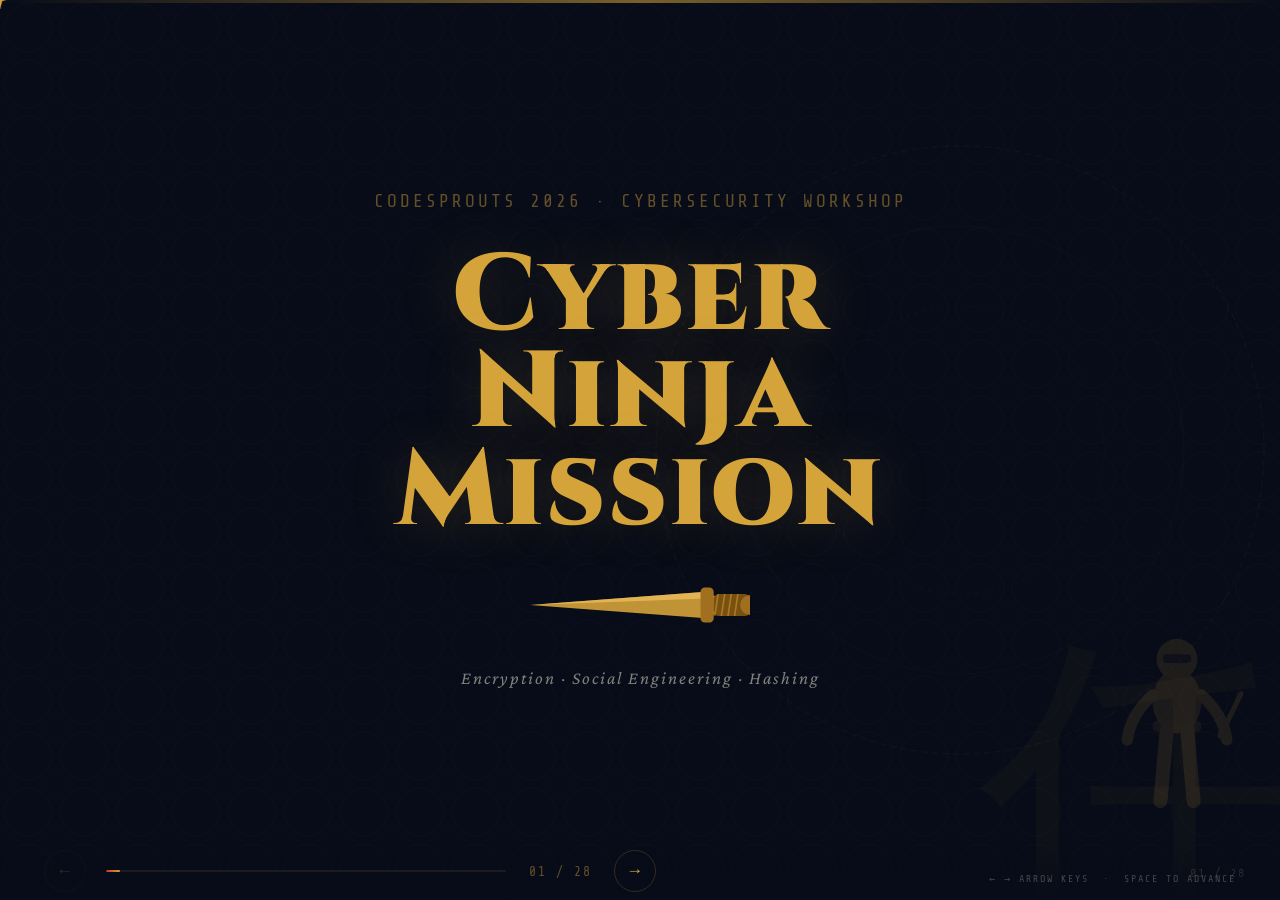
==== commit 12859276: "Fixed page 15" ====
--- a/cyber_ninja_mission.html
+++ b/cyber_ninja_mission.html
@@ -165,6 +165,7 @@
 
 <!-- P01 TITLE -->
 <div class="slide active" data-i="0">
+  <div class="bg-kanji">任</div>
   <svg style="position:absolute;inset:0;width:100%;height:100%;opacity:.07;pointer-events:none;z-index:0" viewBox="0 0 1600 900">
     <circle cx="1200" cy="450" r="380" fill="none" stroke="#d4a43a" stroke-width="1" stroke-dasharray="8 5"/>
     <circle cx="1200" cy="450" r="280" fill="none" stroke="#d4a43a" stroke-width=".5"/>
@@ -184,6 +185,7 @@
 
 <!-- P02 SOMETHING IS AMISS -->
 <div class="slide" data-i="1">
+  <div class="bg-kanji">任</div>
   <div class="t-number" style="opacity:.07">白</div>
   <div class="end-glow" style="width:550px;height:550px;top:50%;left:45%;transform:translate(-50%,-50%)"></div>
   <svg class="ninja-wm" width="150" height="230"><use href="#nw" width="150" height="230" color="#d4a43a"/></svg>
@@ -200,45 +202,49 @@
   <svg class="ninja-wm" width="140" height="215"><use href="#nw" width="140" height="215" color="#d4a43a"/></svg>
   <h2 class="t-slide ani">There is tension in the air…</h2>
   <div style="display:flex;flex-direction:column;gap:22px;flex:1;justify-content:center">
-    <p class="ani">The <span class="hl">White Lotus clan</span>, the ninja group of justice, has just received some concerning intel:</p>
-    <p class="ani">The evil <span class="hlr">Shadow Claw clan</span> is scheming to steal <span class="hl">The Dragon Scroll</span> from one of the White Lotus vaults.</p>
-    <p class="ani dim" style="font-size:20px">The Dragon Scroll contains directions to the <em>Fountain of Eternal Youth</em> — entrusted to White Lotus because anyone else would misuse it.</p>
-    <p class="ani">To foil these evil schemes, White Lotus has a ninja working undercover in Shadow Claw: <span class="hl">Ghost Needle</span>.</p>
+    <p class="ani" style="font-size:40px">The <span class="hl">White Lotus clan</span>, the ninja group of justice, has just received some concerning intel:</p>
+    <p class="ani" style="font-size:40px">The evil <span class="hlr">Shadow Claw clan</span> is scheming to steal <span class="hl">The Dragon Scroll</span> from one of the White Lotus vaults.</p>
+    <p class="ani dim" style="font-size:36px">The Dragon Scroll contains directions to the <em>Fountain of Eternal Youth</em> — entrusted to White Lotus because anyone else would misuse it.</p>
+    <p class="ani" style="font-size:40px">To foil these evil schemes, White Lotus has a ninja working undercover in Shadow Claw: <span class="hl">Ghost Needle</span>.</p>
   </div>
   <div class="sn">03 / 28</div>
 </div>
 
 <!-- P04 YOU ARE GHOST NEEDLE -->
 <div class="slide" data-i="3">
+  <div class="bg-kanji">任</div>
   <div class="end-glow" style="width:650px;height:650px;top:50%;left:50%;transform:translate(-50%,-50%)"></div>
   <svg class="ninja-wm" width="155" height="235" style="opacity:.13"><use href="#nw" width="155" height="235" color="#d4a43a"/></svg>
   <div style="display:flex;flex-direction:column;align-items:center;justify-content:center;height:100%;gap:20px;text-align:center">
     <h2 class="t-section ani" style="font-size:72px">You are<br><span style="color:var(--gold-lt)">Ghost Needle.</span></h2>
     <hr class="rule ani" style="width:240px">
-    <p class="lead ani dim" style="font-size:33px">The safety of the Dragon Scroll<br>is in your hands.</p>
+    <p class="lead ani dim" style="font-size:36px">The safety of the Dragon Scroll<br>is in your hands.</p>
   </div>
   <div class="sn">04 / 28</div>
 </div>
 
 <!-- P05 DUTIES x3 — icons + text, no boxes, centered -->
 <div class="slide" data-i="4">
-  <svg class="ninja-wm" width="140" height="215"><use href="#nw" width="140" height="215" color="#d4a43a"/></svg>
-  <h2 class="t-slide ani">Your Duties</h2>
-  <div class="cols3" style="flex:1;align-items:center">
-    <div class="duty-col ani">
-      <div style="width:90px;height:90px;border-radius:50%;background:rgba(192,57,43,.25);border:2px solid rgba(192,57,43,.5);display:flex;align-items:center;justify-content:center;font-size:44px;margin-bottom:6px">📡</div>
-      <h3>Watch for White Lotus</h3>
-      <p>Stay alert for encrypted messages from headquarters</p>
-    </div>
-    <div class="duty-col ani">
-      <div style="width:90px;height:90px;border-radius:50%;background:rgba(192,57,43,.25);border:2px solid rgba(192,57,43,.5);display:flex;align-items:center;justify-content:center;font-size:44px;margin-bottom:6px">🏯</div>
-      <h3>Protect the Dragon Scroll</h3>
-      <p>Keep Yang Vault location secret at all costs</p>
-    </div>
-    <div class="duty-col ani">
-      <div style="width:90px;height:90px;border-radius:50%;background:rgba(192,57,43,.25);border:2px solid rgba(192,57,43,.5);display:flex;align-items:center;justify-content:center;font-size:44px;margin-bottom:6px">📜</div>
-      <h3>Give Shadow Claw a Fake Scroll</h3>
-      <p>Plant a forgery and lead them astray</p>
+  <div class="bg-kanji">任</div>
+  <svg class="ninja-wm" width="140" height="215"><use href="#nw" width="140" height="215" color="#d4a43a"/></svg>
+  <div style="display:flex;flex-direction:column;flex:1;justify-content:center;align-items:center;gap:40px;padding:0 60px">
+    <h2 class="t-slide ani">Your Duties</h2>
+    <div style="display:flex;flex-direction:row;gap:40px;align-items:flex-start;justify-content:center;width:100%">
+      <div class="duty-col ani" style="flex:1;display:flex;flex-direction:column;align-items:center;text-align:center;gap:14px;max-width:33%">
+        <div style="width:100px;height:100px;border-radius:50%;background:rgba(192,57,43,.25);border:2px solid rgba(192,57,43,.5);display:flex;align-items:center;justify-content:center;font-size:48px;flex-shrink:0">📡</div>
+        <h3 style="font-size:32px;margin:0;line-height:1.2">Watch for White Lotus</h3>
+        <p style="font-size:24px;margin:0;line-height:1.4">Stay alert for encrypted messages from headquarters</p>
+      </div>
+      <div class="duty-col ani" style="flex:1;display:flex;flex-direction:column;align-items:center;text-align:center;gap:14px;max-width:33%">
+        <div style="width:100px;height:100px;border-radius:50%;background:rgba(192,57,43,.25);border:2px solid rgba(192,57,43,.5);display:flex;align-items:center;justify-content:center;font-size:48px;flex-shrink:0">🏯</div>
+        <h3 style="font-size:32px;margin:0;line-height:1.2">Protect the Dragon Scroll</h3>
+        <p style="font-size:24px;margin:0;line-height:1.4">Keep Yang Vault location secret at all costs</p>
+      </div>
+      <div class="duty-col ani" style="flex:1;display:flex;flex-direction:column;align-items:center;text-align:center;gap:14px;max-width:33%">
+        <div style="width:100px;height:100px;border-radius:50%;background:rgba(192,57,43,.25);border:2px solid rgba(192,57,43,.5);display:flex;align-items:center;justify-content:center;font-size:48px;flex-shrink:0">📜</div>
+        <h3 style="font-size:32px;margin:0;line-height:1.2">Give Shadow Claw a Fake Scroll</h3>
+        <p style="font-size:24px;margin:0;line-height:1.4">Plant a forgery and lead them astray</p>
+      </div>
     </div>
   </div>
   <div class="sn">05 / 28</div>
@@ -246,6 +252,7 @@
 
 <!-- P06 SECTION 01 — non-header +10pt -->
 <div class="slide" data-i="5">
+  <div class="bg-kanji">任</div>
   <div class="t-number">01</div>
   <svg class="ninja-wm" width="150" height="230"><use href="#nw" width="150" height="230" color="#d4a43a"/></svg>
   <div style="display:flex;flex-direction:column;justify-content:center;height:100%;gap:18px">
@@ -258,6 +265,7 @@
 
 <!-- P07 ENCRYPTED MESSAGE — bottom text +10pt -->
 <div class="slide" data-i="6">
+  <div class="bg-kanji">任</div>
   <svg class="ninja-wm" width="130" height="200" style="bottom:72px"><use href="#nw" width="130" height="200" color="#d4a43a"/></svg>
   <div style="display:flex;justify-content:space-between;align-items:baseline;margin-bottom:12px">
     <h2 class="t-slide ani" style="margin-bottom:0;font-size:34px">You receive a message from White Lotus…</h2>
@@ -277,6 +285,7 @@
 
 <!-- P08 ENCRYPTION CONCEPT — renamed + bigger boxes +10pt -->
 <div class="slide" data-i="7">
+  <div class="bg-kanji">任</div>
   <svg class="ninja-wm" width="140" height="215"><use href="#nw" width="140" height="215" color="#d4a43a"/></svg>
   <h2 class="t-slide ani">Encryption</h2>
   <div class="cols2" style="flex:1;gap:24px">
@@ -294,6 +303,7 @@
 
 <!-- P09 HOW TO READ — interactive flowchart -->
 <div class="slide" data-i="8">
+  <div class="bg-kanji">任</div>
   <svg class="ninja-wm" width="130" height="200" style="bottom:72px"><use href="#nw" width="130" height="200" color="#d4a43a"/></svg>
   <h2 class="t-slide ani">Let's learn how to read this encryption!</h2>
   <div style="flex:1;display:flex;flex-direction:column;gap:14px;overflow:hidden">
@@ -315,6 +325,7 @@
 
 <!-- P10 INTERACTIVE CIPHER +10pt -->
 <div class="slide" data-i="9">
+  <div class="bg-kanji">任</div>
   <svg class="ninja-wm" width="140" height="215"><use href="#nw" width="140" height="215" color="#d4a43a"/></svg>
   <h2 class="t-slide ani">Try it — Encrypt Your Own Word!</h2>
   <div class="ani" style="margin-bottom:12px">
@@ -339,10 +350,10 @@
   <svg class="ninja-wm" width="148" height="225"><use href="#nw" width="148" height="225" color="#d4a43a"/></svg>
   <h2 class="t-slide ani">Your Mission</h2>
   <div class="mission" style="background:#030810">
-    <div class="mission-step ani"><span class="num">01.</span><span style="font-size:25px">Click on the challenge link.</span></div>
-    <div class="mission-step ani"><span class="num">02.</span><span style="font-size:25px"><strong>Decrypt the message</strong> using all the information available to you.</span></div>
-    <div class="mission-step ani"><span class="num">03.</span><span style="font-size:25px">If you feel stuck or confused, ask us for help!</span></div>
-    <div class="mission-step ani"><span class="num">04.</span><span style="font-size:25px">Once you successfully submit, you will receive a flag. <strong>Copy-paste it into the textbox.</strong></span></div>
+    <div class="mission-step ani"><span style="font-size:40px" class="num">01.</span><span style="font-size:40px">Click on the challenge link.</span></div>
+    <div class="mission-step ani"><span style="font-size:40px" class="num">02.</span><span style="font-size:40px"><strong>Decrypt the message</strong> using all the information available to you.</span></div>
+    <div class="mission-step ani"><span style="font-size:40px" class="num">03.</span><span style="font-size:40px">If you feel stuck or confused, ask us for help!</span></div>
+    <div class="mission-step ani"><span style="font-size:40px" class="num">04.</span><span style="font-size:40px">Once you successfully submit, you will receive a flag. <strong>Copy-paste it into the textbox.</strong></span></div>
     <hr class="rule" style="margin:8px 0;opacity:.35">
     <div class="good-luck ani">Good luck, Ghost Needle!</div>
   </div>
@@ -351,6 +362,7 @@
 
 <!-- P12 SECTION 02 +10pt -->
 <div class="slide" data-i="11">
+  <div class="bg-kanji">任</div>
   <div class="t-number">02</div>
   <svg class="ninja-wm" width="150" height="230"><use href="#nw" width="150" height="230" color="#d4a43a"/></svg>
   <div style="display:flex;flex-direction:column;justify-content:center;height:100%;gap:18px">
@@ -363,24 +375,26 @@
 
 <!-- P13 DECRYPTED MESSAGE +10pt -->
 <div class="slide" data-i="12">
+  <div class="bg-kanji">任</div>
   <svg class="ninja-wm" width="130" height="200" style="bottom:72px"><use href="#nw" width="130" height="200" color="#d4a43a"/></svg>
   <div style="display:flex;justify-content:space-between;align-items:baseline;margin-bottom:12px">
     <h2 class="t-slide ani" style="margin-bottom:0;font-size:40px">Your next instructions are clear…</h2>
     <span class="ani" style="font-family:var(--mono);font-size:14px;color:#80d890;letter-spacing:2px">✓ DECRYPTED</span>
   </div>
-  <div class="term ani" style="flex:1;font-size:16px">
+  <div class="term ani" style="flex:1;font: size 28px">
     <div class="scanline"></div>
     <span class="tg">GHOST NEEDLE, THIS IS WHITE LOTUS.</span> EXECUTE ORDER ZERO ON THE FOURTEENTH.<br><br>
     SHADOW CLAW HAS CONFIRMED PLANS TO RAID <span class="tg">YANG VAULT.</span> YOUR JOB: DO NOT LET THEM REACH IT.<br><br>
     REDIRECT THE SQUAD TO <span class="tg">YIN VAULT</span> AT 13 PALE MOON ALLEY, SECTOR 2, EAST DISTRICT, GRID REF 84-Q. WE WILL PLANT A FAKE SCROLL INSIDE.<br><br>
     <span class="tr">TRUST ZERO PEOPLE INSIDE SHADOW CLAW.</span> THE DRAGON SCROLL MUST REMAIN IN YANG VAULT. <span class="tr">NO EXCEPTIONS.</span> — WHITE LOTUS OUT.
   </div>
-  <p class="ani" style="margin-top:14px;font-size:31px;color:var(--gold-lt)">…send the Shadow Claw Raiders on a wild goose chase!</p>
+  <p class="ani" style="margin-top:14px;font-size:30px;color:var(--gold-lt)">…send the Shadow Claw Raiders on a wild goose chase!</p>
   <div class="sn">13 / 28</div>
 </div>
 
 <!-- P14 DUTIES ch2 — no boxes, centered stacked +10pt -->
 <div class="slide" data-i="13">
+  <div class="bg-kanji">任</div>
   <svg class="ninja-wm" width="140" height="215"><use href="#nw" width="140" height="215" color="#d4a43a"/></svg>
   <h2 class="t-slide ani">Your Duties</h2>
   <div style="flex:1;display:flex;flex-direction:column;align-items:center;justify-content:center;gap:40px">
@@ -400,16 +414,17 @@
 
 <!-- P15 SOCIAL ENGINEERING — bigger boxes, centered, darker +10pt -->
 <div class="slide" data-i="14" style="background:#060a14">
+  <div class="bg-kanji">任</div>
   <svg class="ninja-wm" width="140" height="215"><use href="#nw" width="140" height="215" color="#d4a43a"/></svg>
   <h2 class="t-slide ani">Social Engineering &amp; Phishing</h2>
-  <div style="display:flex;flex-direction:column;gap:16px;flex:1;align-items:center">
-    <div class="card ani" style="display:flex;gap:20px;align-items:flex-start;background:#090f20;padding:30px 34px;width:100%;max-width:880px">
+  <div style="display:flex;flex-direction:column;gap:16px;flex:1;align-items:center;justify-content:center;width:100%;max-width:920px;margin:0 auto;padding:0 40px">
+    <div class="card ani" style="display:flex;gap:20px;align-items:flex-start;background:#090f20;padding:30px 34px;width:100%">
       <span style="font-size:40px">🎭</span><div><h3 style="font-size:22px">Social Engineering</h3><p style="font-size:25px">Tricking people into doing what the attacker wants them to do.</p></div>
     </div>
-    <div class="card ani" style="display:flex;gap:20px;align-items:flex-start;background:#090f20;padding:30px 34px;width:100%;max-width:880px">
+    <div class="card ani" style="display:flex;gap:20px;align-items:flex-start;background:#090f20;padding:30px 34px;width:100%">
       <span style="font-size:40px">🎪</span><div><h3 style="font-size:22px">Pretexting</h3><p style="font-size:25px"><span class="hl">Impersonate</span> someone trusted — a boss, a friend, an official — and create a believable fake reason.</p></div>
     </div>
-    <div class="card ani" style="display:flex;gap:20px;align-items:flex-start;background:#0d0808;border-color:var(--red-dim);padding:30px 34px;width:100%;max-width:880px">
+    <div class="card ani" style="display:flex;gap:20px;align-items:flex-start;background:#0d0808;border-color:var(--red-dim);padding:30px 34px;width:100%">
       <span style="font-size:40px">🎣</span><div><h3 style="font-size:22px;color:var(--red-lt)">Phishing</h3><p style="font-size:25px">The most common form — send a fake message that looks real, get the target to click, share, or obey.</p></div>
     </div>
   </div>
@@ -418,14 +433,18 @@
 
 <!-- P16 PHISHING COMPONENTS — equal boxes, darker +10pt -->
 <div class="slide" data-i="15" style="background:#060a14">
+  <div class="bg-kanji">任</div>
   <svg class="ninja-wm" width="130" height="200" style="bottom:72px"><use href="#nw" width="130" height="200" color="#d4a43a"/></svg>
   <h2 class="t-slide ani">Typical Components of a Phishing Email</h2>
-  <div style="display:grid;grid-template-columns:1fr 1fr;gap:14px;flex:1">
-    <div class="phish-item ani" style="background:#090f20;min-height:110px"><span class="phish-n">1</span><div><div class="phish-lbl" style="font-size:17px">Urgent Language</div><div class="phish-desc" style="font-size:20px">"ACCOUNT COMPROMISED: UPDATE PASSWORD NOW!"</div></div></div>
-    <div class="phish-item ani" style="background:#090f20;min-height:110px"><span class="phish-n">2</span><div><div class="phish-lbl" style="font-size:17px">Inconsistent Sender</div><div class="phish-desc" style="font-size:20px">alex@c<span style="color:var(--gold-lt)">0</span>mpany.com — zero instead of "o"</div></div></div>
-    <div class="phish-item ani" style="background:#090f20;min-height:110px"><span class="phish-n">3</span><div><div class="phish-lbl" style="font-size:17px">Generic Greeting</div><div class="phish-desc" style="font-size:20px">"Dear User," — real companies know your name</div></div></div>
-    <div class="phish-item ani" style="background:#090f20;min-height:110px"><span class="phish-n">4</span><div><div class="phish-lbl" style="font-size:17px">Spelling Mistakes</div><div class="phish-desc" style="font-size:20px">"Update <span style="color:var(--red-lt)">you're</span> password" — typos and grammar errors</div></div></div>
-    <div class="phish-item ani" style="background:#090f20;min-height:110px;grid-column:1/-1"><span class="phish-n">5</span><div><div class="phish-lbl" style="font-size:17px">Shortened / Suspicious URLs</div><div class="phish-desc" style="font-size:20px">bitly.com/c0mpanyreset — hides the real destination from the victim</div></div></div>
+  <div style="display:flex;flex-direction:column;gap:14px;flex:1">
+    <div style="display:grid;grid-template-columns:1fr 1fr;gap:14px;max-width:76.7%;margin:0 auto;width:100%;flex:1;align-items:stretch">
+      <div class="phish-item ani" style="background:#090f20;flex-direction:column;align-items:center;gap:10px;text-align:center;max-height:calc(100% - 20px)"><span class="phish-n" style="width:54px;height:54px;border-radius:50%;background:var(--gold);color:var(--bg);display:flex;align-items:center;justify-content:center;font-size:32px;font-weight:900;flex-shrink:0">1</span><div><div class="phish-lbl" style="font-size:27px">Urgent Language</div><div class="phish-desc" style="font-size:30px">"ACCOUNT COMPROMISED: UPDATE PASSWORD NOW!"</div></div></div>
+      <div class="phish-item ani" style="background:#090f20;flex-direction:column;align-items:center;gap:10px;text-align:center;max-height:calc(100% - 20px)"><span class="phish-n" style="width:54px;height:54px;border-radius:50%;background:var(--gold);color:var(--bg);display:flex;align-items:center;justify-content:center;font-size:32px;font-weight:900;flex-shrink:0">2</span><div><div class="phish-lbl" style="font-size:27px">Inconsistent Sender</div><div class="phish-desc" style="font-size:30px">alex@c<span style="color:var(--gold-lt)">0</span>mpany.com — zero instead of "o"</div></div></div>
+    </div>
+    <div style="display:grid;grid-template-columns:1fr 1fr;gap:14px;max-width:76.7%;margin:0 auto;width:100%;flex:1;align-items:stretch">
+      <div class="phish-item ani" style="background:#090f20;flex-direction:column;align-items:center;gap:10px;text-align:center;max-height:calc(100% - 20px)"><span class="phish-n" style="width:54px;height:54px;border-radius:50%;background:var(--gold);color:var(--bg);display:flex;align-items:center;justify-content:center;font-size:32px;font-weight:900;flex-shrink:0">3</span><div><div class="phish-lbl" style="font-size:27px">Spelling Mistakes</div><div class="phish-desc" style="font-size:30px">"Update <span style="color:var(--red-lt)">you're</span> password" — typos and grammar errors</div></div></div>
+      <div class="phish-item ani" style="background:#090f20;flex-direction:column;align-items:center;gap:10px;text-align:center;max-height:calc(100% - 20px)"><span class="phish-n" style="width:54px;height:54px;border-radius:50%;background:var(--gold);color:var(--bg);display:flex;align-items:center;justify-content:center;font-size:32px;font-weight:900;flex-shrink:0">4</span><div><div class="phish-lbl" style="font-size:27px">Shortened / Suspicious URLs</div><div class="phish-desc" style="font-size:30px">bitly.com/c0mpanyreset — hides the real destination from the victim</div></div></div>
+    </div>
   </div>
   <div class="sn">16 / 28</div>
 </div>
@@ -436,10 +455,10 @@
   <svg class="ninja-wm" width="148" height="225"><use href="#nw" width="148" height="225" color="#d4a43a"/></svg>
   <h2 class="t-slide ani">Your Mission</h2>
   <div class="mission" style="background:#030810">
-    <div class="mission-step ani"><span class="num">01.</span><span style="font-size:25px">Click on the challenge link.</span></div>
-    <div class="mission-step ani"><span class="num">02.</span><span style="font-size:25px">Select the correct dropdown options to <strong>redirect Shadow Claw Ninjas</strong> to Yin Vault.</span></div>
-    <div class="mission-step ani"><span class="num">03.</span><span style="font-size:25px">If you feel stuck or confused, ask us for help!</span></div>
-    <div class="mission-step ani"><span class="num">04.</span><span style="font-size:25px">Once you successfully submit, you will receive a flag. <strong>Copy-paste it into the textbox.</strong></span></div>
+    <div class="mission-step ani"><span class="num" style="font-size:40px">01.</span><span style="font-size:40px">Click on the challenge link.</span></div>
+    <div class="mission-step ani"><span class="num" style="font-size:40px">02.</span><span style="font-size:40px">Select the correct dropdown options to <strong>redirect Shadow Claw Ninjas</strong> to Yin Vault.</span></div>
+    <div class="mission-step ani"><span class="num" style="font-size:40px">03.</span><span style="font-size:40px">If you feel stuck or confused, ask us for help!</span></div>
+    <div class="mission-step ani"><span class="num" style="font-size:40px">04.</span><span style="font-size:40px">Once you successfully submit, you will receive a flag. <strong>Copy-paste it into the textbox.</strong></span></div>
     <hr class="rule" style="margin:8px 0;opacity:.35">
     <div class="good-luck ani">Good luck, Ghost Needle!</div>
   </div>
@@ -448,6 +467,7 @@
 
 <!-- P18 SECTION 03 +10pt -->
 <div class="slide" data-i="17">
+  <div class="bg-kanji">任</div>
   <div class="t-number">03</div>
   <svg class="ninja-wm" width="150" height="230"><use href="#nw" width="150" height="230" color="#d4a43a"/></svg>
   <div style="display:flex;flex-direction:column;justify-content:center;height:100%;gap:18px">
@@ -473,6 +493,7 @@
 
 <!-- P20 DUTIES ch3 — no boxes, centered stacked +10pt -->
 <div class="slide" data-i="19">
+  <div class="bg-kanji">任</div>
   <svg class="ninja-wm" width="140" height="215"><use href="#nw" width="140" height="215" color="#d4a43a"/></svg>
   <h2 class="t-slide ani">Your Duties</h2>
   <div style="flex:1;display:flex;flex-direction:column;align-items:center;justify-content:center;gap:40px">
@@ -492,6 +513,7 @@
 
 <!-- P21 BUT WAIT — no 'Warning', +10pt -->
 <div class="slide" data-i="20">
+  <div class="bg-kanji">任</div>
   <div class="end-glow" style="width:500px;height:500px;top:50%;left:55%;transform:translate(-50%,-50%)"></div>
   <svg class="ninja-wm" width="148" height="225"><use href="#nw" width="148" height="225" color="#d4a43a"/></svg>
   <div style="display:flex;flex-direction:column;justify-content:center;height:100%;gap:22px">
@@ -505,6 +527,7 @@
 
 <!-- P22 HASHING — centered, darker, hash hidden until clicked +10pt -->
 <div class="slide" data-i="21" style="background:#060a14">
+  <div class="bg-kanji">任</div>
   <svg class="ninja-wm" width="140" height="215"><use href="#nw" width="140" height="215" color="#d4a43a"/></svg>
   <h2 class="t-slide ani">Hashing</h2>
   <div style="display:flex;flex-direction:column;gap:16px;flex:1;align-items:center">
@@ -537,6 +560,7 @@
 
 <!-- P23 SIMPLE HASH + interactive flowchart +10pt -->
 <div class="slide" data-i="22">
+  <div class="bg-kanji">任</div>
   <svg class="ninja-wm" width="130" height="200" style="bottom:72px"><use href="#nw" width="130" height="200" color="#d4a43a"/></svg>
   <h2 class="t-slide ani">A Simple Hash (Ninjutsu)</h2>
   <div class="cols2" style="flex:1;align-items:start;gap:28px">
@@ -576,10 +600,10 @@
   <svg class="ninja-wm" width="148" height="225"><use href="#nw" width="148" height="225" color="#d4a43a"/></svg>
   <h2 class="t-slide ani">Your Mission</h2>
   <div class="mission" style="background:#030810">
-    <div class="mission-step ani"><span class="num">01.</span><span style="font-size:25px">Click on the challenge link.</span></div>
-    <div class="mission-step ani"><span class="num">02.</span><span style="font-size:25px">Adjust the scroll to <strong>lead Shadow Claw to the Fountain of Tooth</strong> — while keeping the same hash!</span></div>
-    <div class="mission-step ani"><span class="num">03.</span><span style="font-size:25px">If you feel stuck or confused, ask us for help!</span></div>
-    <div class="mission-step ani"><span class="num">04.</span><span style="font-size:25px">Once you successfully submit, you will receive a flag. <strong>Copy-paste it into the textbox.</strong></span></div>
+    <div class="mission-step ani"><span class="num" style="font-size:40px">01.</span><span style="font-size:40px">Click on the challenge link.</span></div>
+    <div class="mission-step ani"><span class="num" style="font-size:40px">02.</span><span style="font-size:40px">Adjust the scroll to <strong>lead Shadow Claw to the Fountain of Tooth</strong> — while keeping the same hash!</span></div>
+    <div class="mission-step ani"><span class="num" style="font-size:40px">03.</span><span style="font-size:40px">If you feel stuck or confused, ask us for help!</span></div>
+    <div class="mission-step ani"><span class="num" style="font-size:40px">04.</span><span style="font-size:40px">Once you successfully submit, you will receive a flag. <strong>Copy-paste it into the textbox.</strong></span></div>
     <hr class="rule" style="margin:8px 0;opacity:.35">
     <div class="good-luck ani">Good luck, Ghost Needle!</div>
   </div>
@@ -588,6 +612,7 @@
 
 <!-- P25 QUIZ ENCRYPTION +10pt -->
 <div class="slide" data-i="24">
+  <div class="bg-kanji">任</div>
   <svg class="ninja-wm" width="140" height="215"><use href="#nw" width="140" height="215" color="#d4a43a"/></svg>
   <h2 class="t-slide ani">Quick Check — Encryption</h2>
   <div class="ani">
@@ -616,6 +641,7 @@
 
 <!-- P26 QUIZ PHISHING+HASHING +10pt -->
 <div class="slide" data-i="25">
+  <div class="bg-kanji">任</div>
   <svg class="ninja-wm" width="140" height="215"><use href="#nw" width="140" height="215" color="#d4a43a"/></svg>
   <h2 class="t-slide ani">Quick Check — Phishing &amp; Hashing</h2>
   <div class="ani">
@@ -659,6 +685,7 @@
 
 <!-- P28 THANK YOU +10pt -->
 <div class="slide" data-i="27">
+  <div class="bg-kanji">任</div>
   <div class="end-glow" style="width:750px;height:750px;top:50%;left:50%;transform:translate(-50%,-50%)"></div>
   <svg style="position:absolute;inset:0;width:100%;height:100%;opacity:.07;pointer-events:none;z-index:0" viewBox="0 0 1600 900">
     <circle cx="800" cy="450" r="340" fill="none" stroke="#d4a43a" stroke-width="1" stroke-dasharray="10 6"/>
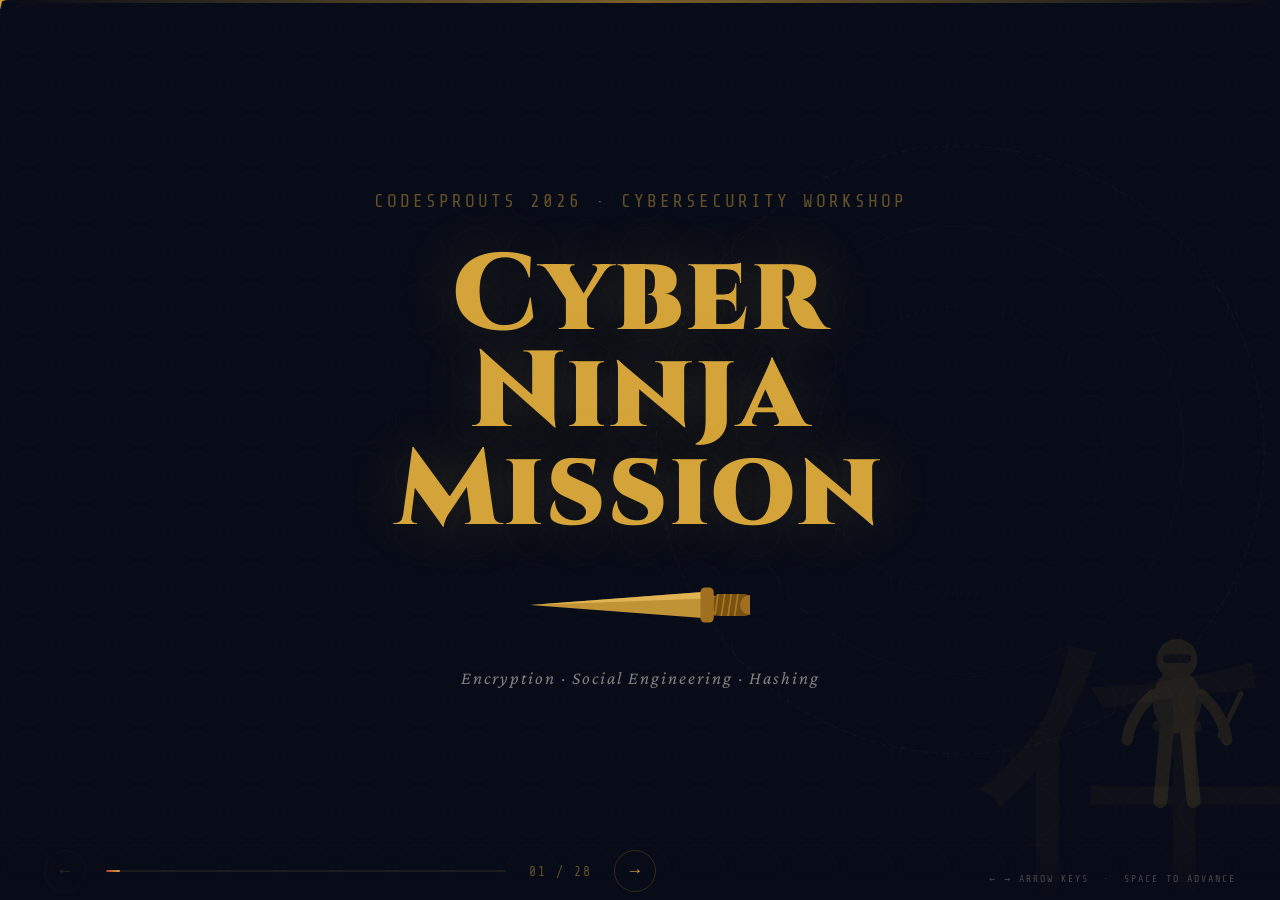
==== commit 7cfa4bed: "updated presentation" ====
--- a/cyber_ninja_mission.html
+++ b/cyber_ninja_mission.html
@@ -64,8 +64,8 @@
 .scanline{position:absolute;top:0;left:0;right:0;height:2px;background:rgba(168,200,144,.1);animation:scan 5s linear infinite;pointer-events:none}
 @keyframes scan{from{transform:translateY(0)}to{transform:translateY(100vh)}}
 .cipher-wrap{display:flex;flex-direction:column;gap:5px}
-.cipher-row{display:flex;gap:3px}
-.c-cell{width:37px;height:37px;display:flex;align-items:center;justify-content:center;font-family:var(--mono);font-size:12px;font-weight:700;border-radius:5px;transition:all .2s}
+.cipher-row{display:flex;gap:4px}
+.c-cell{width:44px;height:44px;display:flex;align-items:center;justify-content:center;font-family:var(--mono);font-size:28px;font-weight:700;border-radius:5px;transition:all .2s}
 .c-plain{background:rgba(212,164,58,.12);color:var(--gold-lt);border:1px solid rgba(212,164,58,.25)}
 .c-encoded{background:rgba(192,57,43,.18);color:#f0a090;border:1px solid rgba(192,57,43,.3)}
 .c-kw{background:rgba(46,160,80,.2);color:#80d890;border:1px solid rgba(46,160,80,.35)}
@@ -180,7 +180,6 @@
     </div>
     <p class="ani dim sm" style="font-style:italic;letter-spacing:2px">Encryption · Social Engineering · Hashing</p>
   </div>
-  <div class="sn">01 / 28</div>
 </div>
 
 <!-- P02 SOMETHING IS AMISS -->
@@ -193,7 +192,6 @@
     <h2 class="t-section ani" style="font-size:68px">Something is Amiss<br>in White Lotus Village</h2>
     <p class="lead ani dim" style="font-size:31px">The mission begins…</p>
   </div>
-  <div class="sn">02 / 28</div>
 </div>
 
 <!-- P03 BACKSTORY -->
@@ -201,13 +199,12 @@
   <div class="bg-kanji">龍</div>
   <svg class="ninja-wm" width="140" height="215"><use href="#nw" width="140" height="215" color="#d4a43a"/></svg>
   <h2 class="t-slide ani">There is tension in the air…</h2>
-  <div style="display:flex;flex-direction:column;gap:22px;flex:1;justify-content:center">
-    <p class="ani" style="font-size:40px">The <span class="hl">White Lotus clan</span>, the ninja group of justice, has just received some concerning intel:</p>
-    <p class="ani" style="font-size:40px">The evil <span class="hlr">Shadow Claw clan</span> is scheming to steal <span class="hl">The Dragon Scroll</span> from one of the White Lotus vaults.</p>
-    <p class="ani dim" style="font-size:36px">The Dragon Scroll contains directions to the <em>Fountain of Eternal Youth</em> — entrusted to White Lotus because anyone else would misuse it.</p>
-    <p class="ani" style="font-size:40px">To foil these evil schemes, White Lotus has a ninja working undercover in Shadow Claw: <span class="hl">Ghost Needle</span>.</p>
-  </div>
-  <div class="sn">03 / 28</div>
+  <div style="display:flex;flex-direction:column;gap:22px;flex:1;justify-content:space-evenly;padding-top:20px;padding-bottom:20px;max-width:75vw;">
+    <p class="ani" style="font-size:32px">The <span class="hl">White Lotus clan</span>, the ninja group of justice, has just received some concerning intel:</p>
+    <p class="ani" style="font-size:32px">The evil <span class="hlr">Shadow Claw clan</span> is scheming to steal <span class="hl">The Dragon Scroll</span> from one of the White Lotus vaults.</p>
+    <p class="ani dim" style="font-size:28px">The Dragon Scroll contains directions to the <em>Fountain of Eternal Youth</em> — entrusted to White Lotus because anyone else would misuse it.</p>
+    <p class="ani" style="font-size:32px">To foil these evil schemes, White Lotus has a ninja working undercover in Shadow Claw: <span class="hl">Ghost Needle</span>.</p>
+  </div>
 </div>
 
 <!-- P04 YOU ARE GHOST NEEDLE -->
@@ -220,10 +217,9 @@
     <hr class="rule ani" style="width:240px">
     <p class="lead ani dim" style="font-size:36px">The safety of the Dragon Scroll<br>is in your hands.</p>
   </div>
-  <div class="sn">04 / 28</div>
-</div>
-
-<!-- P05 DUTIES x3 — icons + text, no boxes, centered -->
+</div>
+
+<!-- P05 DUTIES x3 -->
 <div class="slide" data-i="4">
   <div class="bg-kanji">任</div>
   <svg class="ninja-wm" width="140" height="215"><use href="#nw" width="140" height="215" color="#d4a43a"/></svg>
@@ -247,10 +243,9 @@
       </div>
     </div>
   </div>
-  <div class="sn">05 / 28</div>
-</div>
-
-<!-- P06 SECTION 01 — non-header +10pt -->
+</div>
+
+<!-- P06 SECTION 01 -->
 <div class="slide" data-i="5">
   <div class="bg-kanji">任</div>
   <div class="t-number">01</div>
@@ -260,18 +255,17 @@
     <h2 class="t-section ani">Ghost Needle's<br>Secret Briefing</h2>
     <p class="lead ani dim" style="font-size:36px">A message arrives… but something's wrong</p>
   </div>
-  <div class="sn">06 / 28</div>
-</div>
-
-<!-- P07 ENCRYPTED MESSAGE — bottom text +10pt -->
+</div>
+
+<!-- P07 ENCRYPTED MESSAGE -->
 <div class="slide" data-i="6">
   <div class="bg-kanji">任</div>
   <svg class="ninja-wm" width="130" height="200" style="bottom:72px"><use href="#nw" width="130" height="200" color="#d4a43a"/></svg>
-  <div style="display:flex;justify-content:space-between;align-items:baseline;margin-bottom:12px">
-    <h2 class="t-slide ani" style="margin-bottom:0;font-size:34px">You receive a message from White Lotus…</h2>
+  <div style="display:flex;justify-content:space-between;align-items:baseline;margin-bottom:64px">
+    <h2 class="t-slide ani" style="margin-top:20px;font-size:34px">You receive a message from White Lotus…</h2>
     <span class="ani" style="font-family:var(--mono);font-size:12px;color:var(--gold-dim);letter-spacing:2px">INCOMING</span>
   </div>
-  <div class="term ani" style="flex:1">
+  <div class="term ani" style="flex:1;font-size:20px;overflow:hidden;">
     <div class="scanline"></div>
     ENJPQ GIIRDI, <span class="tg">QNAP AP WNAQI DJQTP.</span> IXIUTQI JORIO ZIOJ JG QNI KJTOQIIGQN.<br><br>
     PNSRJW UDSW NSP UJGKAOFIR LDSGP QJ OSAR YSGE VSTDQ. YJTO BJH: RJ GJQ DIQ QNIF OISUN AQ.<br><br>
@@ -279,26 +273,30 @@
     <span class="tr">QOTPQ ZIOJ LIJLDI AGPARI PNSRJW UDSW.</span> QNI ROSEJG PUOJDD FTPQ OIFSAG AG YSGE VSTDQ.<br><br>
     <span class="tg">WNAQI DJQTP JTQ.</span>
   </div>
-  <p class="ani" style="margin-top:14px;font-size:31px;color:var(--gold-lt)">…but these words don't seem to have any immediate meaning!</p>
-  <div class="sn">07 / 28</div>
-</div>
-
-<!-- P08 ENCRYPTION CONCEPT — renamed + bigger boxes +10pt -->
+  <p class="ani" style="margin-top:64px;margin-bottom:40px;align-self:flex-end;font-size:34px;color:var(--gold-lt)">…but these words don't seem to have any immediate meaning!</p>
+</div>
+
+<!-- P08 ENCRYPTION CONCEPT -->
 <div class="slide" data-i="7">
   <div class="bg-kanji">任</div>
   <svg class="ninja-wm" width="140" height="215"><use href="#nw" width="140" height="215" color="#d4a43a"/></svg>
   <h2 class="t-slide ani">Encryption</h2>
-  <div class="cols2" style="flex:1;gap:24px">
-    <div style="display:flex;flex-direction:column;gap:20px">
-      <div class="card ani" style="padding:34px 34px;flex:1"><h3 style="font-size:22px">What is Encryption?</h3><p style="font-size:24px">Encryption creates a <span class="hl">secret language</span> from normal text so only authorised people can read it.</p></div>
-      <div class="card ani" style="padding:34px 34px;flex:1"><h3 style="font-size:22px">What Can Encryption Do?</h3><p style="font-size:24px">Replace one word with another, swap sentences… and so on.</p></div>
-    </div>
-    <div style="display:flex;flex-direction:column;gap:20px">
-      <div class="card ani" style="padding:34px 34px;flex:1"><h3 style="font-size:22px">What is a Cipher?</h3><p style="font-size:24px">A <span class="hl">cipher</span> rearranges or substitutes letters and digits to disguise the message.</p></div>
-      <div class="card ani" style="padding:34px 34px;flex:1;border-color:var(--red-dim);background:rgba(192,57,43,.08)"><h3 style="font-size:22px;color:var(--red-lt)">Key Insight</h3><p style="font-size:24px">White Lotus sent you a <strong>secret, encrypted message!</strong> You need to crack it.</p></div>
-    </div>
-  </div>
-  <div class="sn">08 / 28</div>
+  <div style="flex:1;display:flex;flex-direction:column;justify-content:center;gap:22px;max-width:820px;padding-bottom:48px">
+    <div class="ani" style="display:flex;flex-direction:column;gap:8px">
+      <p style="font-size:26px"><span class="hl">Encryption</span> is the process of converting a message into a secret form so that only authorised people can read it.</p>
+      <p style="font-size:22px;color:var(--text-dim)">A code could replace one word with another, swap sentences around, or rearrange individual letters.</p>
+    </div>
+    <hr class="rule ani" style="width:340px">
+    <div class="ani" style="display:flex;flex-direction:column;gap:8px">
+      <p style="font-size:26px">A <span class="hl">cipher</span> is a specific type of encryption that works at the letter level, substituting or rearranging each character according to a fixed rule.</p>
+      <p style="font-size:22px;color:var(--text-dim)">For example: every <span class="mono-tag">A</span> becomes <span class="mono-tag">K</span>, every <span class="mono-tag">B</span> becomes <span class="mono-tag">E</span> … and so on.</p>
+    </div>
+    <hr class="rule ani" style="width:340px">
+    <div class="ani" style="display:flex;gap:18px;align-items:flex-start;background:rgba(192,57,43,.08);border:1px solid var(--red-dim);border-radius:10px;padding:24px 28px">
+      <span style="font-size:34px;flex-shrink:0">📡</span>
+      <p style="font-size:26px;line-height:1.6">White Lotus just sent you an encrypted message. Right now it looks like complete gibberish. <span class="hl">Let's learn how to crack it.</span></p>
+    </div>
+  </div>
 </div>
 
 <!-- P09 HOW TO READ — interactive flowchart -->
@@ -309,21 +307,20 @@
   <div style="flex:1;display:flex;flex-direction:column;gap:14px;overflow:hidden">
     <p class="ani" style="font-size:20px;color:var(--text-dim)">There are many ways to encrypt a message. This one is a <span class="hl">keyword substitution cipher</span>. Click each step:</p>
     <div style="display:flex;align-items:center;gap:0;flex-wrap:wrap;justify-content:center" class="ani">
-      <div class="fc-box" id="fc1" onclick="fcClick(1)" style="min-width:220px;font-size:18px"><span class="fc-num">STEP 1</span>Write down the alphabet<div class="fc-detail">A B C D E F G H I J K L M N O P Q R S T U V W X Y Z</div></div>
+      <div class="fc-box" id="fc1" onclick="fcClick(1)" style="min-width:220px;font-size:18px;min-height:110px;display:flex;flex-direction:column;justify-content:center;align-items:center"><span class="fc-num">STEP 1</span>Write down the alphabet</div>
       <div class="fc-arrow">→</div>
-      <div class="fc-box" id="fc2" onclick="fcClick(2)" style="min-width:240px;font-size:18px"><span class="fc-num">STEP 2</span>Write keyword below<br><span style="font-size:14px;color:var(--text-dim)">(omit duplicate letters)</span><div class="fc-detail" style="color:#80d890">Keyword: KEYWORD<br>K E Y W O R D A B C F…</div></div>
+      <div class="fc-box" id="fc2" onclick="fcClick(2)" style="min-width:240px;font-size:18px;min-height:110px;display:flex;flex-direction:column;justify-content:center;align-items:center"><span class="fc-num">STEP 2</span>Write keyword below<br><span style="font-size:14px;color:var(--text-dim)">(omit duplicate letters)</span></div>
       <div class="fc-arrow">→</div>
-      <div class="fc-box" id="fc3" onclick="fcClick(3)" style="min-width:240px;font-size:18px"><span class="fc-num">STEP 3</span>Fill remaining unused letters<div class="fc-detail">Continue with all letters not already in the keyword row.</div></div>
+      <div class="fc-box" id="fc3" onclick="fcClick(3)" style="min-width:240px;font-size:18px;min-height:110px;display:flex;flex-direction:column;justify-content:center;align-items:center"><span class="fc-num">STEP 3</span>Fill remaining unused letters</div>
     </div>
     <div class="ani">
-      <p style="font-family:var(--mono);font-size:12px;letter-spacing:2px;color:var(--gold-dim);margin-bottom:8px">FULL CIPHER TABLE (keyword: KEYWORD):</p>
+      <p style="font-family:var(--mono);font-size:15px;letter-spacing:3px;color:var(--gold-lt);margin-bottom:8px;font-weight:700">FULL CIPHER TABLE (keyword: KEYWORD):</p>
       <div id="cipherDemo" class="cipher-wrap"></div>
     </div>
   </div>
-  <div class="sn">09 / 28</div>
-</div>
-
-<!-- P10 INTERACTIVE CIPHER +10pt -->
+</div>
+
+<!-- P10 INTERACTIVE CIPHER -->
 <div class="slide" data-i="9">
   <div class="bg-kanji">任</div>
   <svg class="ninja-wm" width="140" height="215"><use href="#nw" width="140" height="215" color="#d4a43a"/></svg>
@@ -332,19 +329,17 @@
     <p style="font-size:31px;margin-bottom:12px">Using keyword <span class="mono-tag">KEYWORD</span>, encrypt any word:</p>
     <div class="irow">
       <input class="iinput" id="encInp" maxlength="12" placeholder="TYPE A WORD" spellcheck="false">
-      <button class="ibtn" onclick="doEncrypt()">ENCRYPT ↯</button>
-      <button class="ibtn" style="opacity:.55" onclick="clearEnc()">CLEAR</button>
+      <!-- <button class="ibtn" onclick="doEncrypt()">ENCRYPT ↯</button> -->
+      <button class="ibtn" id="clearBtn" style="opacity:.25;pointer-events:none" onclick="clearEnc()">CLEAR</button>
     </div>
     <div class="iresult" id="encOut"></div>
   </div>
   <div class="ani" style="flex:1;overflow:hidden">
     <div id="cipherLive" class="cipher-wrap" style="transform:scale(.96);transform-origin:top left"></div>
   </div>
-  <p class="ani dim sm" style="margin-top:8px;font-size:19px">Matching cells highlight gold. Try: <span class="mono-tag">NINJA</span> → <span class="mono-tag">IBICK</span></p>
-  <div class="sn">10 / 28</div>
-</div>
-
-<!-- P11 MISSION 1 — darker bg +10pt -->
+</div>
+
+<!-- P11 MISSION 1 -->
 <div class="slide" data-i="10" style="background:#050c16">
   <div class="bg-kanji">任</div>
   <svg class="ninja-wm" width="148" height="225"><use href="#nw" width="148" height="225" color="#d4a43a"/></svg>
@@ -357,10 +352,9 @@
     <hr class="rule" style="margin:8px 0;opacity:.35">
     <div class="good-luck ani">Good luck, Ghost Needle!</div>
   </div>
-  <div class="sn">11 / 28</div>
-</div>
-
-<!-- P12 SECTION 02 +10pt -->
+</div>
+
+<!-- P12 SECTION 02 -->
 <div class="slide" data-i="11">
   <div class="bg-kanji">任</div>
   <div class="t-number">02</div>
@@ -370,10 +364,9 @@
     <h2 class="t-section ani">Red Fang, Raiders,<br>and a Wild Goose Chase</h2>
     <p class="lead ani dim" style="font-size:36px">Time to play pretend…</p>
   </div>
-  <div class="sn">12 / 28</div>
-</div>
-
-<!-- P13 DECRYPTED MESSAGE +10pt -->
+</div>
+
+<!-- P13 DECRYPTED MESSAGE -->
 <div class="slide" data-i="12">
   <div class="bg-kanji">任</div>
   <svg class="ninja-wm" width="130" height="200" style="bottom:72px"><use href="#nw" width="130" height="200" color="#d4a43a"/></svg>
@@ -381,38 +374,36 @@
     <h2 class="t-slide ani" style="margin-bottom:0;font-size:40px">Your next instructions are clear…</h2>
     <span class="ani" style="font-family:var(--mono);font-size:14px;color:#80d890;letter-spacing:2px">✓ DECRYPTED</span>
   </div>
-  <div class="term ani" style="flex:1;font: size 28px">
+  <div class="term ani" style="max-height:520px;overflow:auto;font-size:28px">
     <div class="scanline"></div>
     <span class="tg">GHOST NEEDLE, THIS IS WHITE LOTUS.</span> EXECUTE ORDER ZERO ON THE FOURTEENTH.<br><br>
     SHADOW CLAW HAS CONFIRMED PLANS TO RAID <span class="tg">YANG VAULT.</span> YOUR JOB: DO NOT LET THEM REACH IT.<br><br>
     REDIRECT THE SQUAD TO <span class="tg">YIN VAULT</span> AT 13 PALE MOON ALLEY, SECTOR 2, EAST DISTRICT, GRID REF 84-Q. WE WILL PLANT A FAKE SCROLL INSIDE.<br><br>
     <span class="tr">TRUST ZERO PEOPLE INSIDE SHADOW CLAW.</span> THE DRAGON SCROLL MUST REMAIN IN YANG VAULT. <span class="tr">NO EXCEPTIONS.</span> — WHITE LOTUS OUT.
   </div>
-  <p class="ani" style="margin-top:14px;font-size:30px;color:var(--gold-lt)">…send the Shadow Claw Raiders on a wild goose chase!</p>
-  <div class="sn">13 / 28</div>
-</div>
-
-<!-- P14 DUTIES ch2 — no boxes, centered stacked +10pt -->
+  <p class="ani" style="margin-top:24px;font-size:35px;color:var(--gold-lt)">…send the Shadow Claw Raiders on a wild goose chase!</p>
+</div>
+
+<!-- P14 DUTIES ch2 -->
 <div class="slide" data-i="13">
   <div class="bg-kanji">任</div>
   <svg class="ninja-wm" width="140" height="215"><use href="#nw" width="140" height="215" color="#d4a43a"/></svg>
   <h2 class="t-slide ani">Your Duties</h2>
-  <div style="flex:1;display:flex;flex-direction:column;align-items:center;justify-content:center;gap:40px">
-    <div class="duty-col ani" style="max-width:620px">
-      <div style="width:90px;height:90px;border-radius:50%;background:rgba(192,57,43,.25);border:2px solid rgba(192,57,43,.5);display:flex;align-items:center;justify-content:center;font-size:44px;margin-bottom:6px">🥷</div>
-      <h3 style="font-size:28px">Impersonate Red Fang</h3>
-      <p style="font-size:24px">Convincingly pretend to be <span class="hl">Red Fang</span>, the leader of Shadow Claw, and issue new orders to his ninjas.</p>
-    </div>
-    <div class="duty-col ani" style="max-width:620px">
-      <div style="width:90px;height:90px;border-radius:50%;background:rgba(192,57,43,.25);border:2px solid rgba(192,57,43,.5);display:flex;align-items:center;justify-content:center;font-size:44px;margin-bottom:6px">📨</div>
-      <h3 style="font-size:28px">Write the Misdirection Email</h3>
-      <p style="font-size:24px">Compose an email sending Shadow Claw Ninjas to <span class="hl">Yin Vault</span> — away from the real Dragon Scroll.</p>
-    </div>
-  </div>
-  <div class="sn">14 / 28</div>
-</div>
-
-<!-- P15 SOCIAL ENGINEERING — bigger boxes, centered, darker +10pt -->
+  <div style="flex:1;display:flex;flex-direction:column;align-items:center;justify-content:center;gap:48px;padding:0 60px">
+    <div class="ani" style="display:flex;flex-direction:column;align-items:center;gap:12px;width:100%;max-width:860px;text-align:center">
+      <div style="width:76px;height:76px;border-radius:50%;background:rgba(192,57,43,.25);border:2px solid rgba(192,57,43,.5);display:flex;align-items:center;justify-content:center;font-size:36px;flex-shrink:0">🥷</div>
+      <h3 style="font-family:var(--display);font-size:28px;color:var(--gold);text-transform:uppercase;letter-spacing:.07em;white-space:nowrap">Impersonate Red Fang</h3>
+      <p style="font-size:32px;color:var(--text-dim);white-space:nowrap">Convincingly pretend to be <span class="hl">Red Fang</span>, the leader of Shadow Claw, and issue new orders to his ninjas.</p>
+    </div>
+    <div class="ani" style="display:flex;flex-direction:column;align-items:center;gap:12px;width:100%;max-width:860px;text-align:center">
+      <div style="width:76px;height:76px;border-radius:50%;background:rgba(192,57,43,.25);border:2px solid rgba(192,57,43,.5);display:flex;align-items:center;justify-content:center;font-size:36px;flex-shrink:0">📨</div>
+      <h3 style="font-family:var(--display);font-size:28px;color:var(--gold);text-transform:uppercase;letter-spacing:.07em;white-space:nowrap">Write the Misdirection Email</h3>
+      <p style="font-size:32px;color:var(--text-dim);white-space:nowrap">Compose an email sending Shadow Claw Ninjas to <span class="hl">Yin Vault</span> — away from the real Dragon Scroll.</p>
+    </div>
+  </div>
+</div>
+
+<!-- P15 SOCIAL ENGINEERING -->
 <div class="slide" data-i="14" style="background:#060a14">
   <div class="bg-kanji">任</div>
   <svg class="ninja-wm" width="140" height="215"><use href="#nw" width="140" height="215" color="#d4a43a"/></svg>
@@ -428,10 +419,9 @@
       <span style="font-size:40px">🎣</span><div><h3 style="font-size:22px;color:var(--red-lt)">Phishing</h3><p style="font-size:25px">The most common form — send a fake message that looks real, get the target to click, share, or obey.</p></div>
     </div>
   </div>
-  <div class="sn">15 / 28</div>
-</div>
-
-<!-- P16 PHISHING COMPONENTS — equal boxes, darker +10pt -->
+</div>
+
+<!-- P16 PHISHING COMPONENTS -->
 <div class="slide" data-i="15" style="background:#060a14">
   <div class="bg-kanji">任</div>
   <svg class="ninja-wm" width="130" height="200" style="bottom:72px"><use href="#nw" width="130" height="200" color="#d4a43a"/></svg>
@@ -446,10 +436,9 @@
       <div class="phish-item ani" style="background:#090f20;flex-direction:column;align-items:center;gap:10px;text-align:center;max-height:calc(100% - 20px)"><span class="phish-n" style="width:54px;height:54px;border-radius:50%;background:var(--gold);color:var(--bg);display:flex;align-items:center;justify-content:center;font-size:32px;font-weight:900;flex-shrink:0">4</span><div><div class="phish-lbl" style="font-size:27px">Shortened / Suspicious URLs</div><div class="phish-desc" style="font-size:30px">bitly.com/c0mpanyreset — hides the real destination from the victim</div></div></div>
     </div>
   </div>
-  <div class="sn">16 / 28</div>
-</div>
-
-<!-- P17 MISSION 2 — darker +10pt -->
+</div>
+
+<!-- P17 MISSION 2 -->
 <div class="slide" data-i="16" style="background:#050c16">
   <div class="bg-kanji">任</div>
   <svg class="ninja-wm" width="148" height="225"><use href="#nw" width="148" height="225" color="#d4a43a"/></svg>
@@ -462,10 +451,9 @@
     <hr class="rule" style="margin:8px 0;opacity:.35">
     <div class="good-luck ani">Good luck, Ghost Needle!</div>
   </div>
-  <div class="sn">17 / 28</div>
-</div>
-
-<!-- P18 SECTION 03 +10pt -->
+</div>
+
+<!-- P18 SECTION 03 -->
 <div class="slide" data-i="17">
   <div class="bg-kanji">任</div>
   <div class="t-number">03</div>
@@ -475,10 +463,9 @@
     <h2 class="t-section ani">Fountain of Youth<br>or Fountain of Tooth?</h2>
     <p class="lead ani dim" style="font-size:36px">Forge the scroll — but don't get caught</p>
   </div>
-  <div class="sn">18 / 28</div>
-</div>
-
-<!-- P19 BUT NOW WHAT +10pt -->
+</div>
+
+<!-- P19 BUT NOW WHAT -->
 <div class="slide" data-i="18">
   <div class="bg-kanji">偽</div>
   <svg class="ninja-wm" width="140" height="215"><use href="#nw" width="140" height="215" color="#d4a43a"/></svg>
@@ -488,10 +475,9 @@
     <p class="lead ani" style="font-size:36px">The Dragon Scroll contains the address to the <span class="hl">Fountain of Youth.</span></p>
     <p class="lead ani" style="font-size:32px;color:var(--gold-lt)">What if we gave the bad guys the address to the <span class="hlr">Fountain of Tooth?</span></p>
   </div>
-  <div class="sn">19 / 28</div>
-</div>
-
-<!-- P20 DUTIES ch3 — no boxes, centered stacked +10pt -->
+</div>
+
+<!-- P20 DUTIES ch3 -->
 <div class="slide" data-i="19">
   <div class="bg-kanji">任</div>
   <svg class="ninja-wm" width="140" height="215"><use href="#nw" width="140" height="215" color="#d4a43a"/></svg>
@@ -508,10 +494,9 @@
       <p style="font-size:24px">The Shadow Clan checks the <span class="hl">message hash</span> to detect tampering — your fake must match!</p>
     </div>
   </div>
-  <div class="sn">20 / 28</div>
-</div>
-
-<!-- P21 BUT WAIT — no 'Warning', +10pt -->
+</div>
+
+<!-- P21 BUT WAIT -->
 <div class="slide" data-i="20">
   <div class="bg-kanji">任</div>
   <div class="end-glow" style="width:500px;height:500px;top:50%;left:55%;transform:translate(-50%,-50%)"></div>
@@ -522,10 +507,9 @@
     <p class="lead ani dim" style="font-size:36px">The Shadow Clan knows if the scroll has been tampered with!</p>
     <p class="lead ani dim" style="font-size:33px">As Ghost Needle, you know they use <span class="hl">Ninjutsu</span>:<br><em>Ninja math tricks to represent text with numbers uniquely.</em></p>
   </div>
-  <div class="sn">21 / 28</div>
-</div>
-
-<!-- P22 HASHING — centered, darker, hash hidden until clicked +10pt -->
+</div>
+
+<!-- P22 HASHING -->
 <div class="slide" data-i="21" style="background:#060a14">
   <div class="bg-kanji">任</div>
   <svg class="ninja-wm" width="140" height="215"><use href="#nw" width="140" height="215" color="#d4a43a"/></svg>
@@ -555,10 +539,9 @@
       <div class="card" style="background:#090f20;padding:26px 28px"><h3 style="font-size:21px">Small Change → Different Hash</h3><p style="font-size:23px">Even one character changes everything</p></div>
     </div>
   </div>
-  <div class="sn">22 / 28</div>
-</div>
-
-<!-- P23 SIMPLE HASH + interactive flowchart +10pt -->
+</div>
+
+<!-- P23 SIMPLE HASH -->
 <div class="slide" data-i="22">
   <div class="bg-kanji">任</div>
   <svg class="ninja-wm" width="130" height="200" style="bottom:72px"><use href="#nw" width="130" height="200" color="#d4a43a"/></svg>
@@ -591,10 +574,9 @@
       <div class="hrow" id="hashOut"></div>
     </div>
   </div>
-  <div class="sn">23 / 28</div>
-</div>
-
-<!-- P24 MISSION 3 — darker +10pt -->
+</div>
+
+<!-- P24 MISSION 3 -->
 <div class="slide" data-i="23" style="background:#050c16">
   <div class="bg-kanji">任</div>
   <svg class="ninja-wm" width="148" height="225"><use href="#nw" width="148" height="225" color="#d4a43a"/></svg>
@@ -607,10 +589,9 @@
     <hr class="rule" style="margin:8px 0;opacity:.35">
     <div class="good-luck ani">Good luck, Ghost Needle!</div>
   </div>
-  <div class="sn">24 / 28</div>
-</div>
-
-<!-- P25 QUIZ ENCRYPTION +10pt -->
+</div>
+
+<!-- P25 QUIZ ENCRYPTION -->
 <div class="slide" data-i="24">
   <div class="bg-kanji">任</div>
   <svg class="ninja-wm" width="140" height="215"><use href="#nw" width="140" height="215" color="#d4a43a"/></svg>
@@ -636,10 +617,9 @@
     </div>
     <div class="qfb" id="q2-fb"></div>
   </div>
-  <div class="sn">25 / 28</div>
-</div>
-
-<!-- P26 QUIZ PHISHING+HASHING +10pt -->
+</div>
+
+<!-- P26 QUIZ PHISHING+HASHING -->
 <div class="slide" data-i="25">
   <div class="bg-kanji">任</div>
   <svg class="ninja-wm" width="140" height="215"><use href="#nw" width="140" height="215" color="#d4a43a"/></svg>
@@ -663,10 +643,9 @@
     </div>
     <div class="qfb" id="q4-fb"></div>
   </div>
-  <div class="sn">26 / 28</div>
-</div>
-
-<!-- P27 GOOD JOB +10pt -->
+</div>
+
+<!-- P27 GOOD JOB -->
 <div class="slide" data-i="26">
   <div class="bg-kanji">完</div>
   <svg class="ninja-wm" width="155" height="235"><use href="#nw" width="155" height="235" color="#d4a43a"/></svg>
@@ -680,10 +659,9 @@
       <li style="font-size:26px">Protect your clan — and your data</li>
     </ul>
   </div>
-  <div class="sn">27 / 28</div>
-</div>
-
-<!-- P28 THANK YOU +10pt -->
+</div>
+
+<!-- P28 THANK YOU -->
 <div class="slide" data-i="27">
   <div class="bg-kanji">任</div>
   <div class="end-glow" style="width:750px;height:750px;top:50%;left:50%;transform:translate(-50%,-50%)"></div>
@@ -700,7 +678,6 @@
     <hr class="rule ani" style="width:240px">
     <p class="ani dim" style="font-family:var(--mono);font-size:17px;letter-spacing:4px">ENCRYPTION · SOCIAL ENGINEERING · HASHING</p>
   </div>
-  <div class="sn">28 / 28</div>
 </div>
 
 </div>
@@ -727,7 +704,7 @@
   document.getElementById('nextBtn').disabled=ci===TOTAL-1;
   document.getElementById('counter').textContent=String(ci+1).padStart(2,'0')+' / '+String(TOTAL).padStart(2,'0');
   document.getElementById('pfill').style.width=((ci+1)/TOTAL*100)+'%';
-  if(ci===8)buildTable('cipherDemo','');
+  if(ci===8){document.getElementById('cipherDemo').innerHTML='';}
   if(ci===9)buildTable('cipherLive','');
 }
 const next=()=>goTo(ci+1);
@@ -743,42 +720,167 @@
   for(const c of AZ)if(!seen.has(c)){out.push(c);seen.add(c);}
   return out;
 }
+
+// --- Animated cipher table helpers (cipherDemo, slide 8) ---
+const _tableTimers=[];
+function buildRow1(id,word){
+  const el=document.getElementById(id);if(!el)return;
+  _tableTimers.forEach(clearTimeout);_tableTimers.length=0;
+  const old2=el.querySelector('.cipher-row-2');if(old2)old2.remove();
+  let row1=el.querySelector('.cipher-row-1');
+  if(!row1){row1=document.createElement('div');row1.className='cipher-row cipher-row-1';el.appendChild(row1);}
+  row1.innerHTML='';
+  const hl=word.toUpperCase().replace(/[^A-Z]/g,'').split('').map(c=>AZ.indexOf(c)).filter(i=>i>=0);
+  AZ.forEach((c,i)=>{
+    const t=setTimeout(()=>{
+      const c1=document.createElement('div');
+      c1.className='c-cell c-plain'+(hl.includes(i)?' lit':'');
+      c1.textContent=c;row1.appendChild(c1);
+    },i*35);
+    _tableTimers.push(t);
+  });
+}
+function buildRow2Keyword(id,word){
+  const el=document.getElementById(id);if(!el)return;
+  _tableTimers.forEach(clearTimeout);_tableTimers.length=0;
+  const key=cipherKey('KEYWORD'),kwS=new Set('KEYWORD'.split(''));
+  const hl=word.toUpperCase().replace(/[^A-Z]/g,'').split('').map(c=>AZ.indexOf(c)).filter(i=>i>=0);
+  let row2=el.querySelector('.cipher-row-2');
+  if(!row2){row2=document.createElement('div');row2.className='cipher-row cipher-row-2';el.appendChild(row2);}
+  row2.innerHTML='';
+  AZ.forEach((c,i)=>{
+    const c2=document.createElement('div');
+    c2.className='c-cell c-kw'+(hl.includes(i)?' lit':'');
+    c2.style.opacity='0';
+    c2.textContent=key[i];
+    row2.appendChild(c2);
+    if(kwS.has(key[i])){
+      const t=setTimeout(()=>{c2.style.transition='opacity .15s';c2.style.opacity='1';},i*110);
+      _tableTimers.push(t);
+    }
+  });
+}
+function buildRow2Rest(id,word){
+  const el=document.getElementById(id);if(!el)return;
+  _tableTimers.forEach(clearTimeout);_tableTimers.length=0;
+  const key=cipherKey('KEYWORD'),kwS=new Set('KEYWORD'.split(''));
+  const hl=word.toUpperCase().replace(/[^A-Z]/g,'').split('').map(c=>AZ.indexOf(c)).filter(i=>i>=0);
+  const row2=el.querySelector('.cipher-row-2');if(!row2)return;
+  row2.innerHTML='';
+  let delay=0;
+  AZ.forEach((c,i)=>{
+    if(kwS.has(key[i])){
+      const c2=document.createElement('div');
+      c2.className='c-cell c-kw'+(hl.includes(i)?' lit':'');
+      c2.textContent=key[i];row2.appendChild(c2);
+    } else {
+      const c2=document.createElement('div');
+      c2.className='c-cell c-encoded'+(hl.includes(i)?' lit':'');
+      c2.style.opacity='0';
+      c2.textContent=key[i];row2.appendChild(c2);
+      const t=setTimeout(()=>{c2.style.transition='opacity .15s';c2.style.opacity='1';},delay*60);
+      _tableTimers.push(t);delay++;
+    }
+  });
+}
+
+// --- Static cipher table with live highlighting (cipherLive, slide 9) ---
 function buildTable(id,word){
   const el=document.getElementById(id);if(!el)return;
   const key=cipherKey('KEYWORD'),kwS=new Set('KEYWORD'.split(''));
   const hl=word.toUpperCase().replace(/[^A-Z]/g,'').split('').map(c=>AZ.indexOf(c)).filter(i=>i>=0);
+  const rows=[...el.querySelectorAll('.cipher-row')];
+  if(rows.length===2){
+    const cells0=[...rows[0].querySelectorAll('.c-cell')];
+    const cells1=[...rows[1].querySelectorAll('.c-cell')];
+    cells0.forEach((cell,i)=>{
+      const wasLit=cell.classList.contains('lit');
+      const nowLit=hl.includes(i);
+      cell.classList.toggle('lit',nowLit);
+      if(!wasLit&&nowLit){cell.style.transition='transform .1s ease';cell.style.transform='scale(1.45)';setTimeout(()=>{cell.style.transition='transform .2s ease';cell.style.transform='scale(1)';},120);}
+    });
+    cells1.forEach((cell,i)=>{
+      const wasLit=cell.classList.contains('lit');
+      const nowLit=hl.includes(i);
+      cell.classList.toggle('lit',nowLit);
+      if(!wasLit&&nowLit){cell.style.transition='transform .1s ease';cell.style.transform='scale(1.45)';setTimeout(()=>{cell.style.transition='transform .2s ease';cell.style.transform='scale(1)';},120);}
+    });
+    return;
+  }
   const mkRow=(cells,clsFn)=>{
     const row=document.createElement('div');row.className='cipher-row';
-    cells.forEach((c,i)=>{const cell=document.createElement('div');cell.className='c-cell '+clsFn(c,i);if(hl.includes(i))cell.classList.add('lit');cell.textContent=c;row.appendChild(cell);});
+    cells.forEach((c,i)=>{
+      const cell=document.createElement('div');
+      cell.className='c-cell '+clsFn(c,i);
+      if(hl.includes(i))cell.classList.add('lit');
+      cell.style.transition='transform .18s ease';
+      cell.textContent=c;
+      row.appendChild(cell);
+    });
     return row;
   };
   el.innerHTML='';
   el.appendChild(mkRow(AZ,()=>'c-plain'));
   el.appendChild(mkRow(key,c=>kwS.has(c)?'c-kw':'c-encoded'));
 }
+
 function doEncrypt(){
-  const w=document.getElementById('encInp').value.trim();if(!w)return;
+  const w=document.getElementById('encInp').value.trim();
   const key=cipherKey('KEYWORD');
   const enc=w.toUpperCase().replace(/[^A-Z]/g,'').split('').map(c=>{const i=AZ.indexOf(c);return i>=0?key[i]:c;}).join('');
-  document.getElementById('encOut').textContent=w.toUpperCase()+'  →  '+enc;
+  const out=document.getElementById('encOut');
+  const btn=document.getElementById('clearBtn');
+  if(!w){
+    out.textContent='';
+    buildTable('cipherLive','');
+    btn.style.opacity='.25';btn.style.pointerEvents='none';
+    return;
+  }
+  out.style.transition='none';out.style.opacity='0';out.style.transform='translateY(6px)';
+  requestAnimationFrame(()=>requestAnimationFrame(()=>{
+    out.textContent=w.toUpperCase()+' → '+enc;
+    out.style.transition='opacity .2s ease, transform .2s ease';
+    out.style.opacity='1';out.style.transform='translateY(0)';
+  }));
   buildTable('cipherLive',w);
+  btn.style.opacity='1';btn.style.pointerEvents='auto';
 }
 function clearEnc(){
-  document.getElementById('encInp').value='';document.getElementById('encOut').textContent='';
-  buildTable('cipherLive','');
-}
-document.getElementById('encInp')?.addEventListener('keydown',e=>{if(e.key==='Enter')doEncrypt();e.stopPropagation();});
+  const inp=document.getElementById('encInp');
+  const out=document.getElementById('encOut');
+  const btn=document.getElementById('clearBtn');
+  const el=document.getElementById('cipherLive');
+  const rows=[...el.querySelectorAll('.cipher-row')];
+  out.style.transition='opacity .25s ease, transform .25s ease';
+  out.style.opacity='0';out.style.transform='translateY(6px)';
+  setTimeout(()=>{out.textContent='';out.style.transform='translateY(0)';},260);
+  rows.forEach(row=>{
+    [...row.querySelectorAll('.c-cell.lit')].forEach((cell,idx)=>{
+      setTimeout(()=>{
+        cell.style.transition='transform .15s ease, background .3s ease, border-color .3s ease, color .3s ease, box-shadow .3s ease';
+        cell.style.transform='scale(1.35)';
+        setTimeout(()=>{cell.style.transform='scale(1)';cell.classList.remove('lit');},160);
+      },idx*30);
+    });
+  });
+  inp.value='';
+  btn.style.opacity='.25';btn.style.pointerEvents='none';
+}
+document.getElementById('encInp')?.addEventListener('keydown',e=>{e.stopPropagation();});
+document.getElementById('encInp')?.addEventListener('input',()=>{doEncrypt();});
+
 function doHash(){
   const t=document.getElementById('hashInp').value;if(!t.trim())return;
   const clean=t.toUpperCase().replace(/[^A-Z]/g,'');
   const sum=clean.split('').reduce((a,c)=>a+(c.charCodeAt(0)-64),0);
   const hash=sum%100;
   document.getElementById('hashOut').innerHTML=
-    '<div class="hbox"><label>LETTERS</label><span>'+( clean||'—')+'</span></div>'+
+    '<div class="hbox"><label>LETTERS</label><span>'+(clean||'—')+'</span></div>'+
     '<div class="hbox"><label>SUM</label><span>'+sum+'</span></div>'+
     '<div class="hbox"><label>HASH (sum % 100)</label><span style="font-size:24px;font-weight:700">'+hash+'</span></div>';
 }
 document.getElementById('hashInp')?.addEventListener('keydown',e=>{if(e.key==='Enter')doHash();e.stopPropagation();});
+
 function quiz(gid,btn,correct){
   const grp=document.getElementById(gid);
   grp.querySelectorAll('.qopt').forEach(b=>b.disabled=true);
@@ -788,6 +890,9 @@
 }
 function fcClick(n){
   for(let i=1;i<=3;i++){const el=document.getElementById('fc'+i);el.classList.remove('active-step','done-step');if(i<n)el.classList.add('done-step');if(i===n)el.classList.add('active-step');}
+  if(n===1)buildRow1('cipherDemo','');
+  if(n===2)buildRow2Keyword('cipherDemo','');
+  if(n===3)buildRow2Rest('cipherDemo','');
   if(n===3)setTimeout(()=>{for(let i=1;i<=3;i++)document.getElementById('fc'+i).classList.add('done-step');},2000);
 }
 function hfcClick(n){
@@ -801,7 +906,7 @@
   out.style.opacity='1';
 }
 goTo(0);
-setTimeout(()=>buildTable('cipherDemo',''),80);
+setTimeout(()=>{document.getElementById('cipherDemo').innerHTML='';},80);
 </script>
 </body>
-</html>
+</html>
